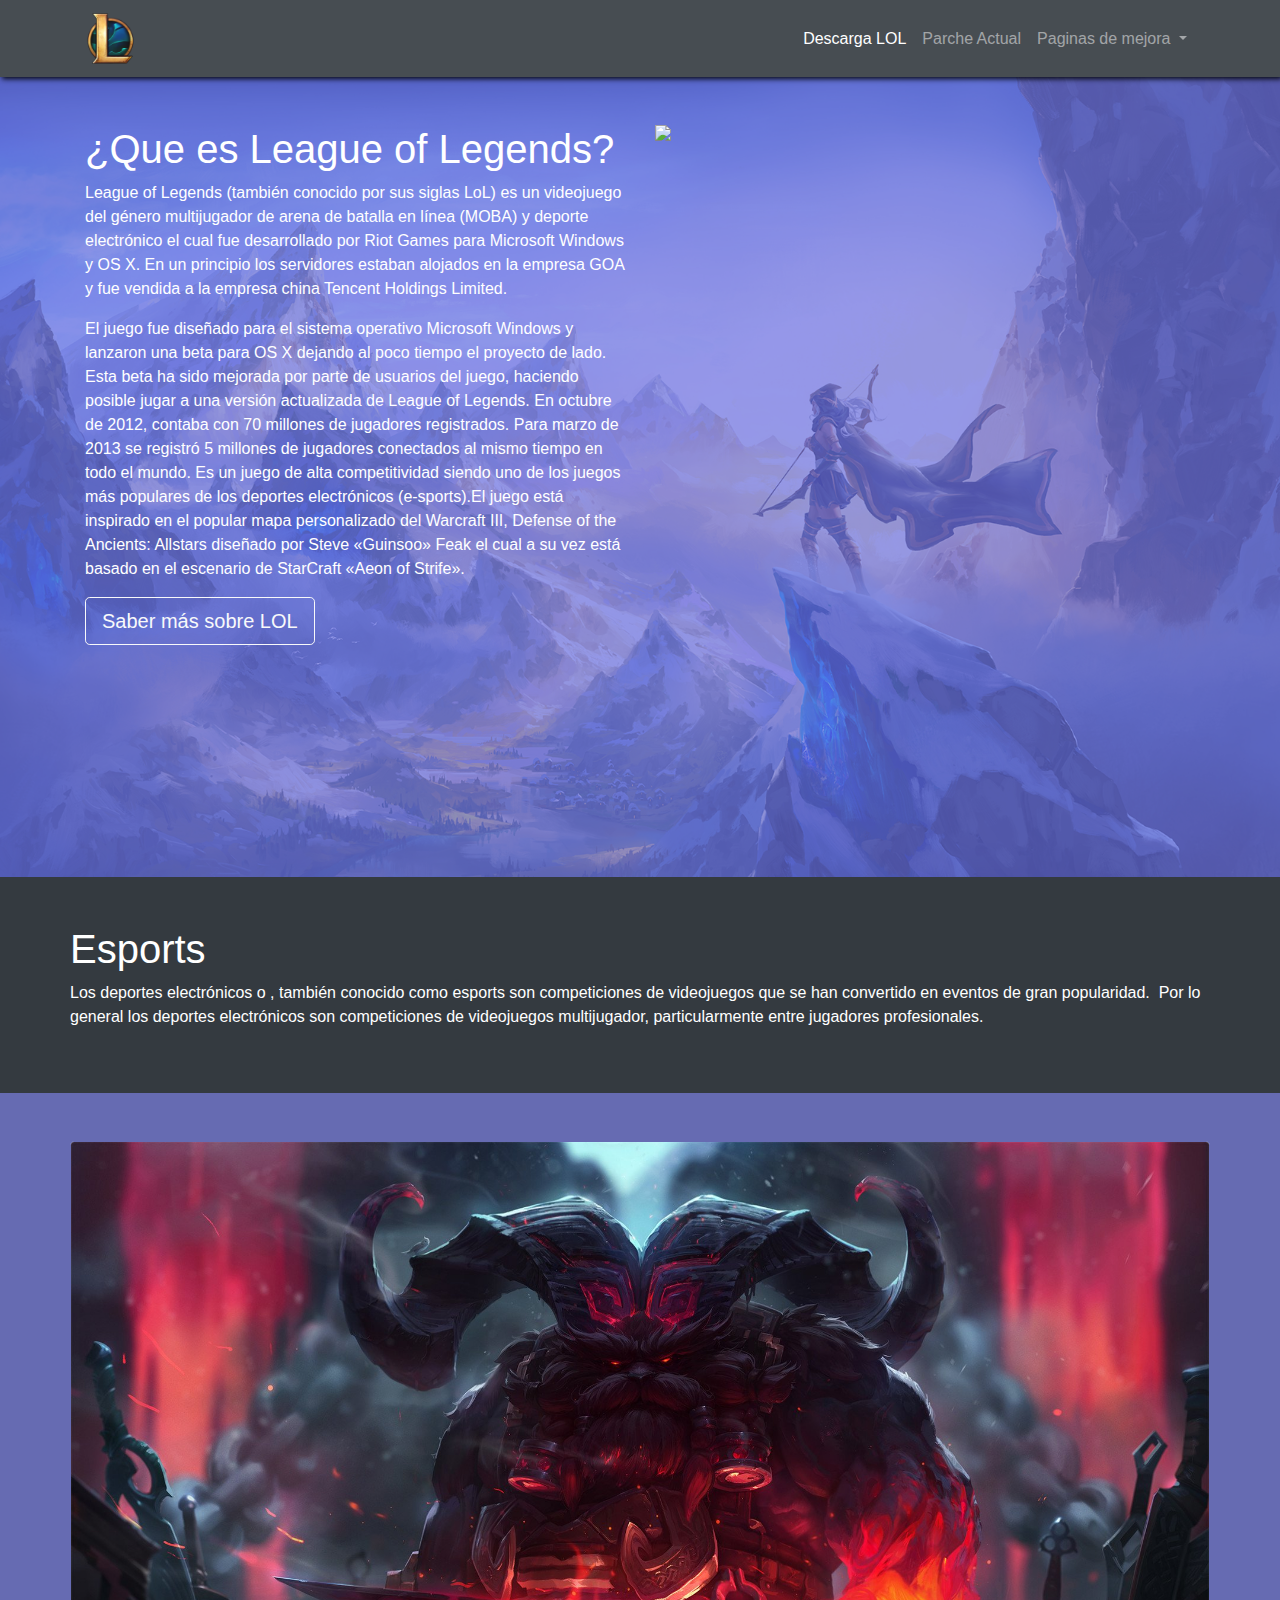
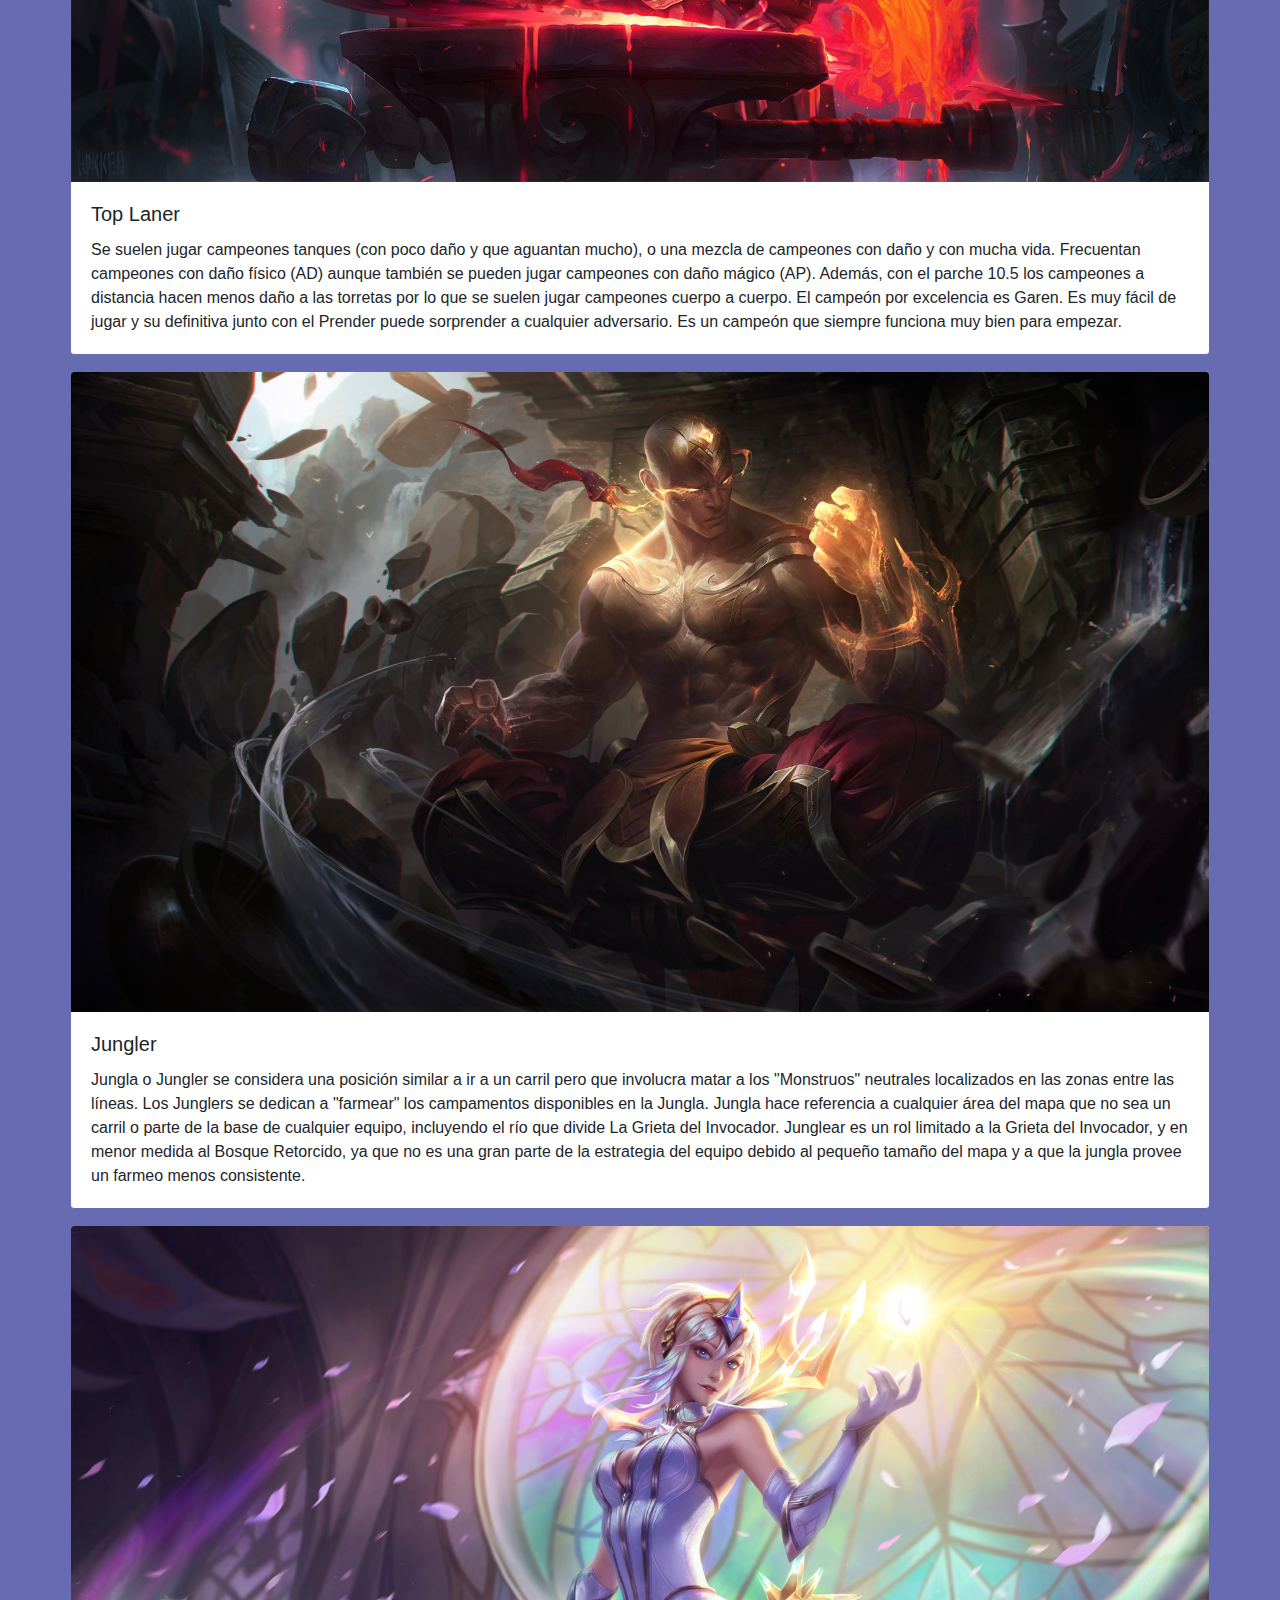
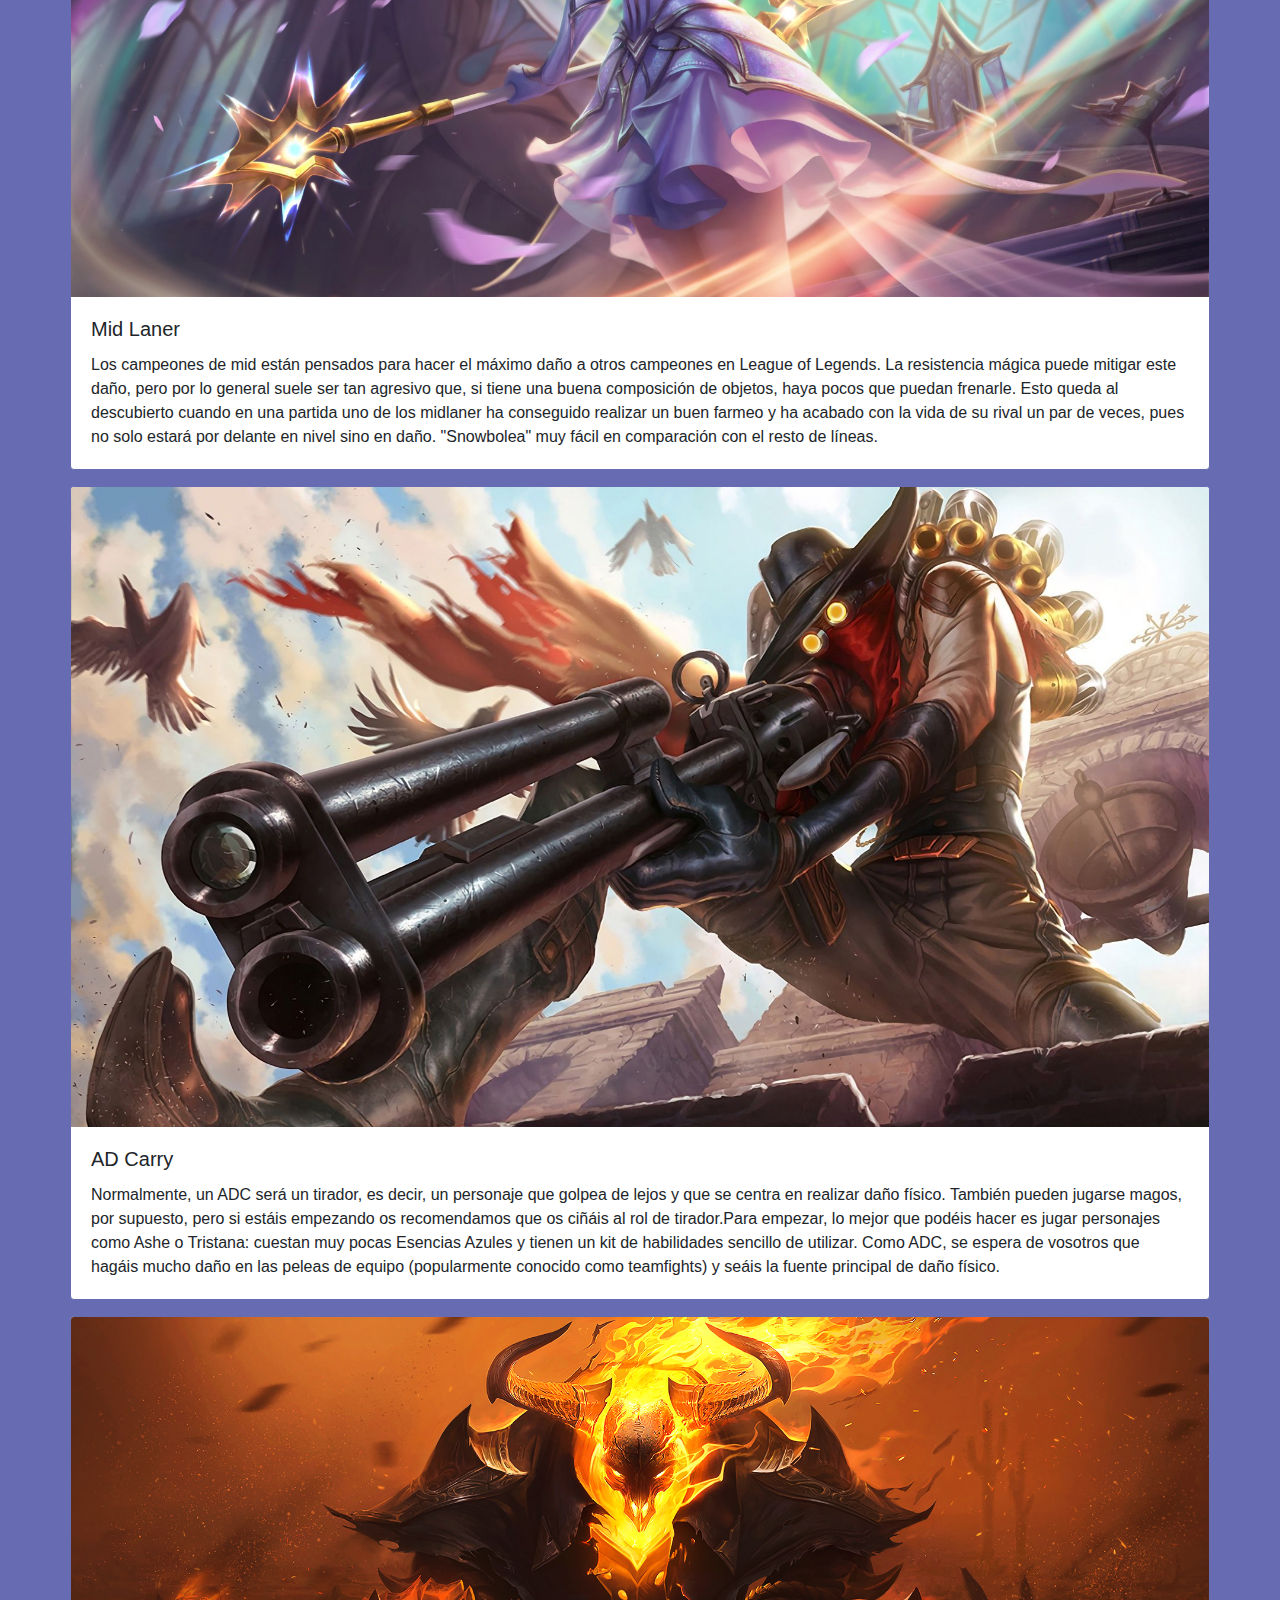
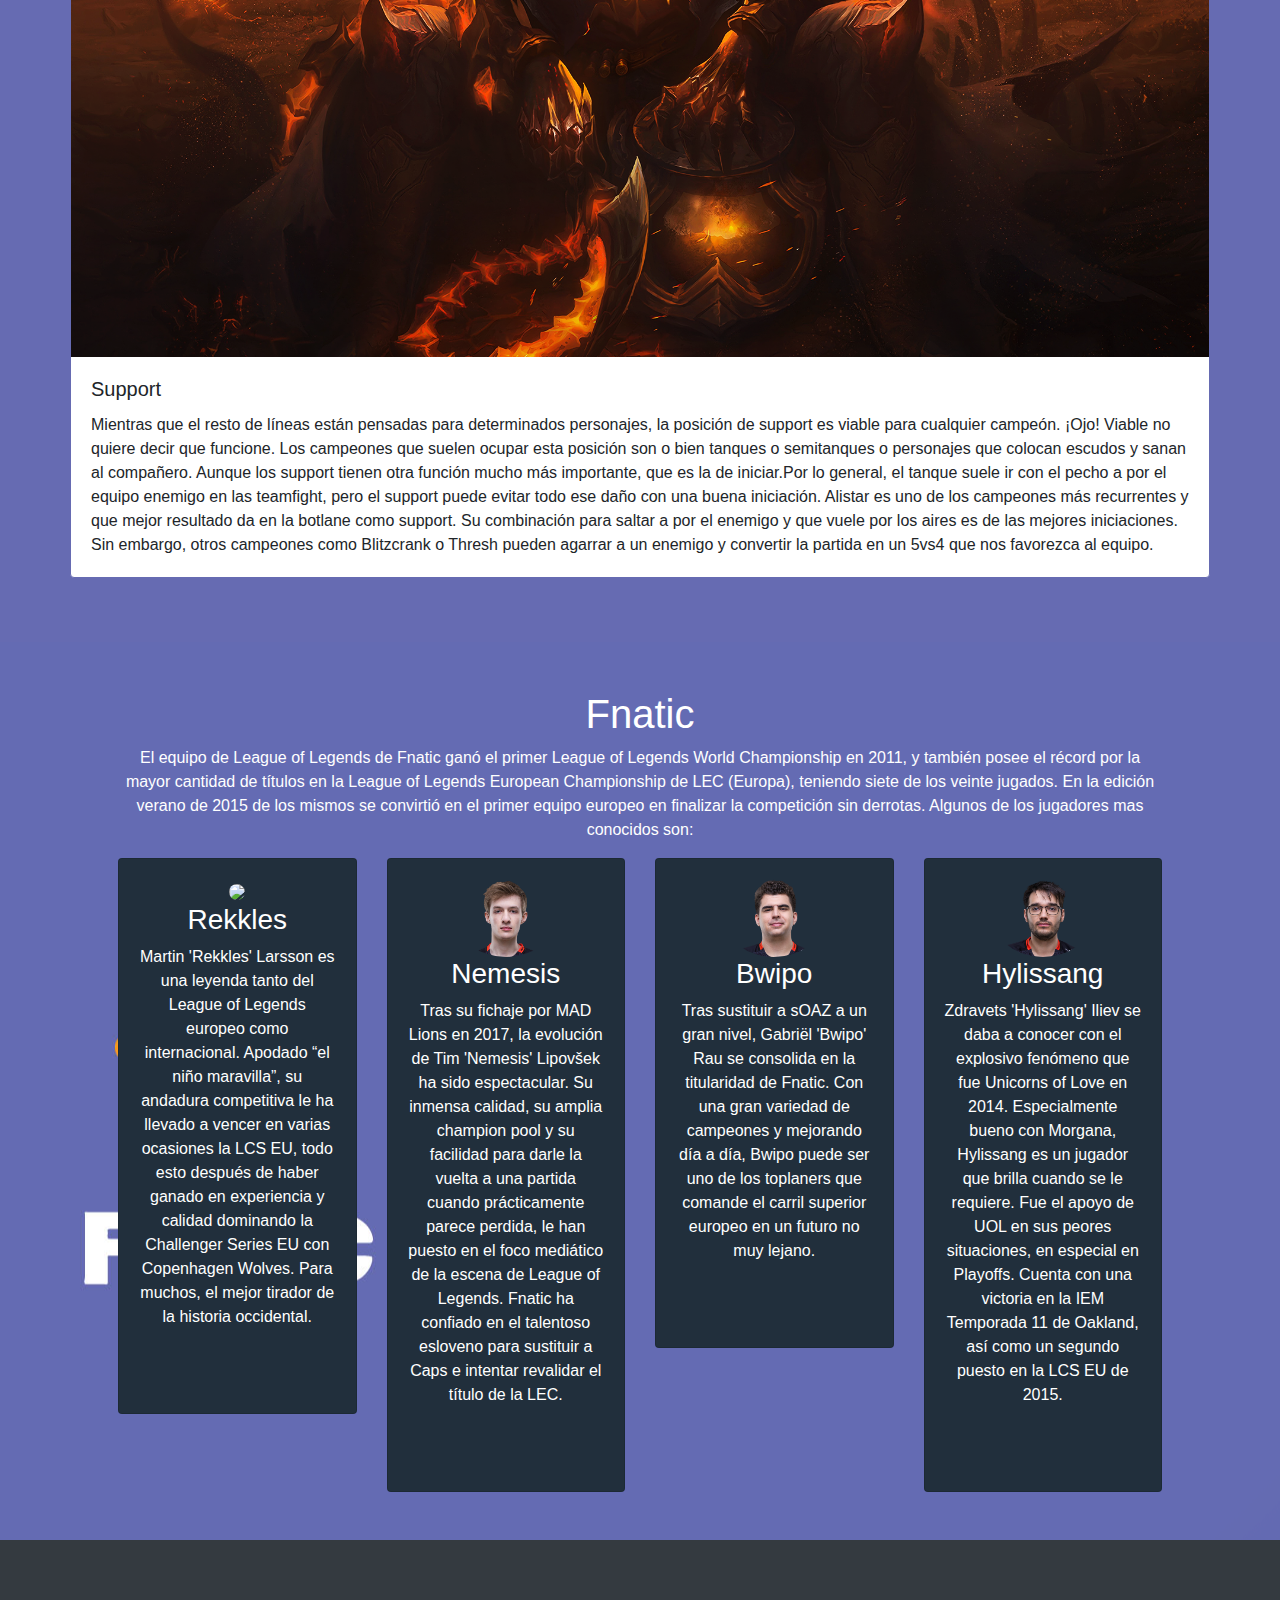
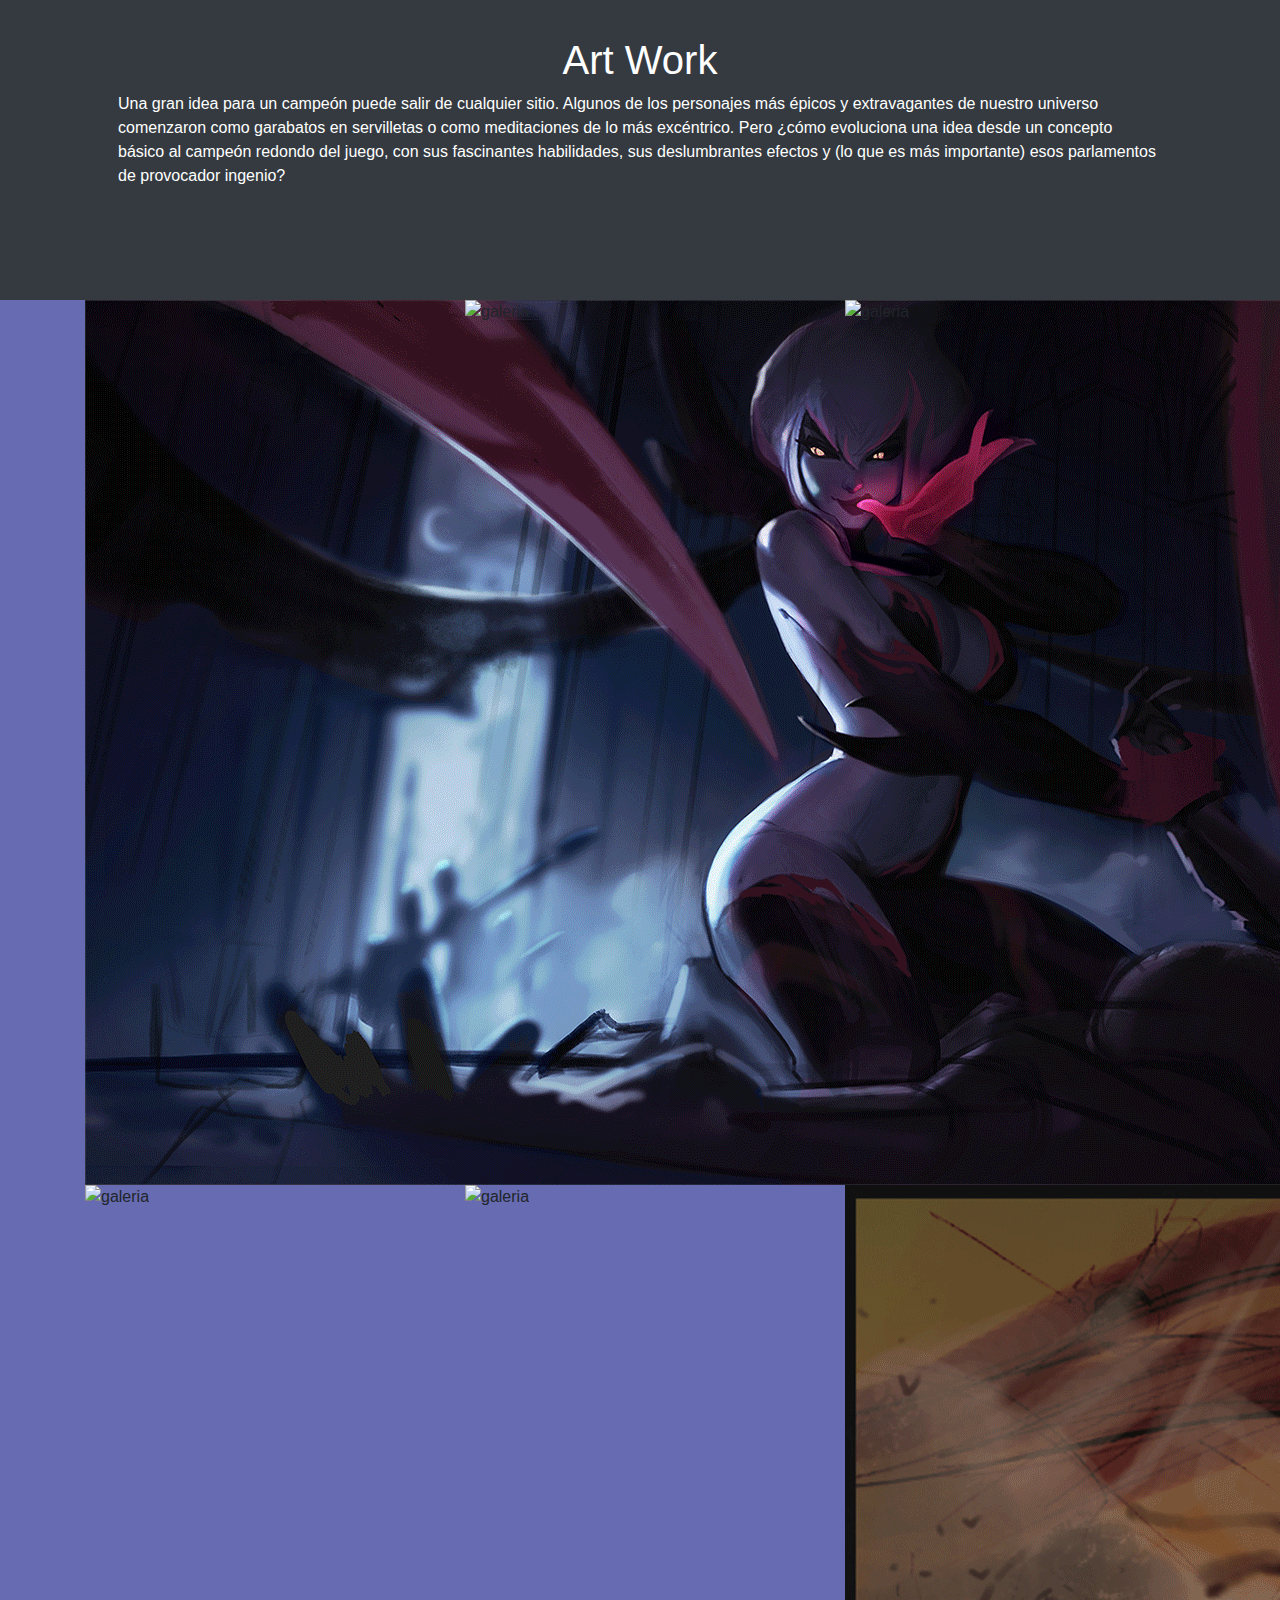
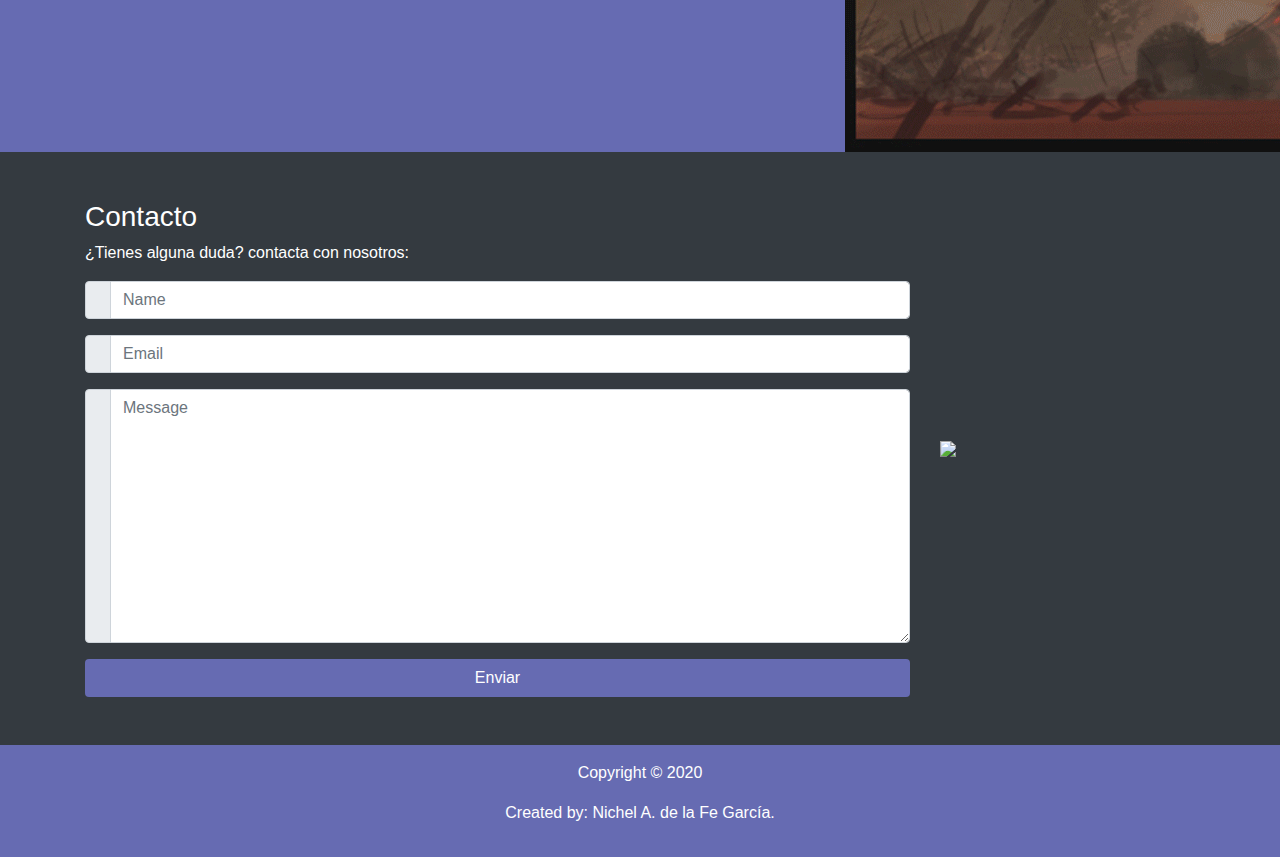
==== index.html @ 8304a259 "web" ====
<!doctype html>
<html lang="en">
  <head>
    <!-- Required meta tags -->
    <meta charset="utf-8">
    <meta name="viewport" content="width=device-width, initial-scale=1, shrink-to-fit=no">

    <!-- Bootstrap CSS -->
    <link rel="stylesheet" href="css/bootstrap.min.css">

    <link rel="stylesheet" href="css/main.CSS">

<link href="https://fonts.googleapis.com/css2?family=Titillium+Web:ital,wght@0,300;0,600;1,400&display=swap" rel="stylesheet">

<link rel="stylesheet" href="https://use.fontawesome.com/releases/v5.0.13/css/all.css" integrity="sha384-DNOHZ68U8hZfKXOrtjWvjxusGo9WQnrNx2sqG0tfsghAvtVlRW3tvkXWZh58N9jp" crossorigin="anonymous">
    <title>Todo sobre LoL</title>
  </head>
  <body >

    <!-- navegacion -->
    <nav class="navbar navbar-expand-lg navbar-dark bg-dark" style="  box-shadow: 2px 2px 5px #000;
      opacity: .9;
      z-index: 1000;">
      <div class="container">
        <a class="navbar-brand" href="#">
        <img src="img/logolol.png" style="width: 20%"> </a>
        <button class="navbar-toggler" type="button" data-toggle="collapse" data-target="#navbarNavDropdown" aria-controls="navbarNavDropdown" aria-expanded="false" aria-label="Toggle navigation">
          <span class="navbar-toggler-icon"></span>
        </button>
        <div class="collapse navbar-collapse" id="navbarNavDropdown">
          <ul class="navbar-nav ml-auto" >
            <li class="nav-item">
              <a class="nav-link text-white" href="https://signup.euw.leagueoflegends.com/es/signup/redownload" target="_blank" >Descarga LOL</a>
            </li>
            <li class="nav-item">

              <a class="nav-link" href="https://euw.leagueoflegends.com/es-es/news/game-updates/notas-de-la-version-10-11/" target="_blank">Parche Actual</a>

            </li>
            <li class="nav-item dropdown">
              <a class="nav-link dropdown-toggle" href="#" id="navbarDropdownMenuLink" data-toggle="dropdown" aria-haspopup="true" aria-expanded="false">
                Paginas de mejora
              </a>
              <div class="dropdown-menu" aria-labelledby="navbarDropdownMenuLink" style="background-color: grey">
                <a class="dropdown-item" href="https://euw.op.gg/l=es" style="color:black" target="_blank">OPGG</a>
                <a class="dropdown-item" href="https://www.leagueofgraphs.com/es/" style="color:black" target="_blank">League Graphs</a>
                <a class="dropdown-item" href="https://u.gg/" style="color: black" target="_blank">U.GG</a>
                <a class="dropdown-item" href="https://app.mobalytics.gg/champions" style="color:black" target="_blank">Mobalytics</a>
              </div>
            </li>
          </ul>
        </div>
      </div>
    </nav>

<!-- cabecera -->
<header class="main-header" style="background: url(img/fondo22.png); background-size: cover; min-height: 800px; position:relative" >
  <div class="background-overlay text-white py-5" style="position: absolute; background-color: rgba(104, 109, 224,.7); top: 0; left: 0; width:100%; height:100%;">
    <div class="container">
      <div class="row">
          <div class="col-md-6 text center justify-content-center align-self-center">
            <h1>¿Que es League of Legends?</h1>
            <p>League of Legends (también conocido por sus siglas LoL) es un videojuego del género multijugador de arena
               de batalla en línea (MOBA) y deporte electrónico el cual fue desarrollado por Riot Games para Microsoft Windows
               y OS X. En un principio los servidores estaban alojados en la empresa GOA y fue vendida a la empresa china
               Tencent Holdings Limited.</p>
               <p>El juego fue diseñado para el sistema operativo Microsoft Windows y lanzaron una beta para OS X dejando al poco tiempo el proyecto de lado.​ Esta beta ha sido mejorada por parte de usuarios del juego, haciendo posible jugar a una versión actualizada de League of Legends.

En octubre de 2012, contaba con 70 millones de jugadores registrados. Para marzo de 2013 se registró 5 millones de jugadores conectados al mismo tiempo en todo el mundo.​ Es un juego de alta competitividad siendo uno de los juegos más populares de los deportes electrónicos (e-sports).​

El juego está inspirado en el popular mapa personalizado del Warcraft III, Defense of the Ancients: Allstars diseñado por Steve «Guinsoo» Feak el cual a su vez está basado en el escenario de StarCraft «Aeon of Strife».</p>


<p>



</p>
               <a href="https://es.wikipedia.org/wiki/League_of_Legends" class="btn btn-outline-light btn-lg ">Saber más sobre LOL</a>
          </div>
          <div class="col-md-6">
            <img src="img/imagenlol.png" alt"imagen" class="im-fluid d-none d-sm-block" style="width:750px ">

            </video>
          </div>
      </div>
    </div>
  </div>
</header>

<section class=" bg-dark text-white py-5" style="background-color:#3F3B44 ; color:white">
<div class="container">
  <div class="row">
<h1 style="position: center"> Esports</h1>
<p>Los deportes electrónicos o , también conocido como esports​​ son competiciones de videojuegos que se han convertido en eventos de gran popularidad. ​ Por lo general los deportes electrónicos son competiciones de videojuegos multijugador, particularmente entre jugadores profesionales.
 </p>
  </div>
</div>
</section>

<section class="py-5" style="background-color: rgba(102, 107, 178,1)" id="prueba" >
  <div class="container">
    <div class="row">
      <div class="card mb-3" style="border-color: #666bb2">
  <img class="card-img-top" src="img/toplaner.jpg" alt="Card image cap">
  <div class="card-body">
    <h5 class="card-title">Top Laner</h5>
    <p class="card-text">Se suelen jugar campeones tanques (con poco daño y que aguantan mucho), o una mezcla de campeones con daño y con mucha vida. Frecuentan campeones con daño físico (AD) aunque también se pueden jugar campeones con daño mágico (AP). Además, con el parche 10.5 los campeones a distancia hacen menos daño a las torretas por lo que se suelen jugar campeones cuerpo a cuerpo.

El campeón por excelencia es Garen. Es muy fácil de jugar y su definitiva junto con el Prender puede sorprender a cualquier adversario. Es un campeón que siempre funciona muy bien para empezar.</p>

  </div>
</div>
<div class="card mb-3" style="border-color: #666bb2">
  <img class="card-img-top" src="img/jungler.png" alt="Card image cap">
  <div class="card-body">
    <h5 class="card-title">Jungler</h5>
    <p class="card-text">Jungla o Jungler se considera una posición similar a ir a un carril pero que involucra matar a los "Monstruos" neutrales localizados en las zonas entre las líneas. Los Junglers se dedican a "farmear" los campamentos disponibles en la Jungla. Jungla hace referencia a cualquier área del mapa que no sea un carril o parte de la base de cualquier equipo, incluyendo el río que divide La Grieta del Invocador.

Junglear es un rol limitado a la Grieta del Invocador, y en menor medida al Bosque Retorcido, ya que no es una gran parte de la estrategia del equipo debido al pequeño tamaño del mapa y a que la jungla provee un farmeo menos consistente.</p>

  </div>
</div>
<div class="card mb-3" style="border-color: #666bb2">
  <img class="card-img-top" src="img/midlaner.png" alt="Card image cap">
  <div class="card-body">
    <h5 class="card-title">Mid Laner</h5>
    <p class="card-text">Los campeones de mid están pensados para hacer el máximo daño a otros campeones en League of Legends. La resistencia mágica puede mitigar este daño, pero por lo general suele ser tan agresivo que, si tiene una buena composición de objetos, haya pocos que puedan frenarle. Esto queda al descubierto cuando en una partida uno de los midlaner ha conseguido realizar un buen farmeo y ha acabado con la vida de su rival un par de veces, pues no solo estará por delante en nivel sino en daño. "Snowbolea" muy fácil en comparación con el resto de líneas.</p>
  </div>
</div>
<div class="card mb-3" style="border-color: #666bb2">
  <img class="card-img-top" src="img/adc.png" alt="Card image cap">
  <div class="card-body">
    <h5 class="card-title">AD Carry</h5>
    <p class="card-text">Normalmente, un ADC será un tirador, es decir, un personaje que golpea de lejos y que se centra en realizar daño físico. También pueden jugarse magos, por supuesto, pero si estáis empezando os recomendamos que os ciñáis al rol de tirador.Para empezar, lo mejor que podéis hacer es jugar personajes como Ashe o Tristana: cuestan muy pocas Esencias Azules y tienen un kit de habilidades sencillo de utilizar. Como ADC, se espera de vosotros que hagáis mucho daño en las peleas de equipo (popularmente conocido como teamfights) y seáis la fuente principal de daño físico.</p>

  </div>
</div>
<div class="card mb-3" style="border-color: #666bb2">
  <img class="card-img-top" src="img/supp.png" alt="Card image cap">
  <div class="card-body">
    <h5 class="card-title">Support</h5>
    <p class="card-text">Mientras que el resto de líneas están pensadas para determinados personajes, la posición de support es viable para cualquier campeón. ¡Ojo! Viable no quiere decir que funcione. Los campeones que suelen ocupar esta posición son o bien tanques o semitanques o personajes que colocan escudos y sanan al compañero. Aunque los support tienen otra función mucho más importante, que es la de iniciar.Por lo general, el tanque suele ir con el pecho a por el equipo enemigo en las teamfight, pero el support puede evitar todo ese daño con una buena iniciación. Alistar es uno de los campeones más recurrentes y que mejor resultado da en la botlane como support. Su combinación para saltar a por el enemigo y que vuele por los aires es de las mejores iniciaciones. Sin embargo, otros campeones como Blitzcrank o Thresh pueden agarrar a un enemigo y convertir la partida en un 5vs4 que nos favorezca al equipo.</p>






  </div>
</div>
    </div>
  </div>

  </section>
  <!-- TEAM -->
  <section class="text-center team" style="background: url(img/fnatic.png)">
    <div class="container p-5">
      <h1 class="text-center text-white">Fnatic</h1>
      <p class="text-white">
        El equipo de League of Legends de Fnatic ganó el primer League of Legends World Championship en 2011, y también posee el récord por la mayor cantidad de títulos en la League of Legends European Championship de LEC (Europa), teniendo siete de los veinte jugados. En la edición verano de 2015 de los mismos se convirtió en el primer equipo europeo en finalizar la competición sin derrotas. Algunos de los jugadores mas conocidos son:
      </p>
      <div class="row" >
        <!-- USER TEAM -->
        <div class="col">
          <div class="card" style="background-color: #212F3C" >
            <div class="card-body">
              <img src="img/rekkles.png" class="img-fluid rounded-circle w-50">
              <h3 class="text-white">Rekkles</h3>
              <p class="text-white">
                Martin 'Rekkles' Larsson es una leyenda tanto del League of Legends europeo como internacional. Apodado “el niño maravilla”, su andadura competitiva le ha llevado a vencer en varias ocasiones la LCS EU, todo esto después de haber ganado en experiencia y calidad dominando la Challenger Series EU con Copenhagen Wolves. Para muchos, el mejor tirador de la historia occidental.


              </p>
              <div class="d-flex flex-row justify-content-center">
                <div class="p-4">
                  <a href="https://www.facebook.com/Rekkles1" target="_blank"><i class="fab fa-facebook-f" style="color: white"></i></a>
                </div>
                <div class="p-4">
                  <a href="https://twitter.com/Rekkleslol" target="_blank"><i class="fab fa-twitter" style="color: white"></i></a>
                </div>
                <div class="p-4">
                  <a href="https://www.instagram.com/fnaticrekkleslol/?hl=es" target="_blank"><i class="fab fa-instagram" style="color: white"></i></a>
                </div>
              </div>
            </div>
          </div>
        </div>

        <div class="col">
          <div class="card" style="background-color: #212F3C">
            <div class="card-body">
              <img src="img/nemesis.png" class="img-fluid rounded-circle w-50">
              <h3 class="text-white">Nemesis</h3>
              <p class="text-white">
                Tras su fichaje por MAD Lions en 2017, la evolución de Tim 'Nemesis' Lipovšek ha sido espectacular. Su inmensa calidad, su amplia champion pool y su facilidad para darle la vuelta a una partida cuando prácticamente parece perdida, le han puesto en el foco mediático de la escena de League of Legends.

  Fnatic ha confiado en el talentoso esloveno para sustituir a Caps e intentar revalidar el título de la LEC.
              </p>
              <div class="d-flex flex-row justify-content-center">
                <div class="p-4">
                  <a href="#"><i class="fab fa-facebook-f" style="color: white"></i></a>
                </div>
                <div class="p-4">
                  <a href="https://twitter.com/nemesis_lol" target="_blank"><i class="fab fa-twitter" style="color: white"></i></a>
                </div>
                <div class="p-4">
                  <a href="https://www.instagram.com/lol_nemesis/" target="_blank"><i class="fab fa-instagram" style="color: white"></i></a>
                </div>
              </div>
            </div>
          </div>
        </div>
        <div class="col">
          <div class="card" style="background-color: #212F3C">
            <div class="card-body">
              <img src="img/bwipo.png" class="img-fluid rounded-circle w-50">
              <h3 class="text-white">Bwipo</h3>
              <p class="text-white">
                Tras sustituir a sOAZ a un gran nivel, Gabriël 'Bwipo' Rau se consolida en la titularidad de Fnatic. Con una gran variedad de campeones y mejorando día a día, Bwipo puede ser uno de los toplaners que comande el carril superior europeo en un futuro no muy lejano.
              </p>
              <div class="d-flex flex-row justify-content-center">
                <div class="p-4">
                  <a href="#"><i class="fab fa-facebook-f" style="color: white" target="_blank"></i></a>
                </div>
                <div class="p-4">
                  <a href="https://twitter.com/Bwipo"><i class="fab fa-twitter" style="color: white" target="_blank"></i></a>
                </div>
                <div class="p-4">
                  <a href="https://www.instagram.com/bwipolol/"><i class="fab fa-instagram" style="color: white" target="_blank"></i></a>
                </div>
              </div>
            </div>
          </div>
        </div>

        <div class="col">
          <div class="card" style="background-color: #212F3C">
            <div class="card-body">
              <img src="img/hylissang.png" class="img-fluid rounded-circle w-50">
              <h3 class="text-white">Hylissang</h3>
              <p class="text-white">
                Zdravets 'Hylissang' Iliev se daba a conocer con el explosivo fenómeno que fue Unicorns of Love en 2014. Especialmente bueno con Morgana, Hylissang es un jugador que brilla cuando se le requiere. Fue el apoyo de UOL en sus peores situaciones, en especial en Playoffs. Cuenta con una victoria en la IEM Temporada 11 de Oakland, así como un segundo puesto en la LCS EU de 2015.
              </p>
              <div class="d-flex flex-row justify-content-center">
                <div class="p-4">
                  <a href="https://www.facebook.com/Hylissang"><i class="fab fa-facebook-f" style="color: white" target="_blank"></i></a>
                </div>
                <div class="p-4">
                  <a href="https://twitter.com/FNCHylissang"><i class="fab fa-twitter" style="color: white" target="_blank"></i></a>
                </div>
                <div class="p-4">
                  <a href="https://www.instagram.com/fnatic.hylissang/"><i class="fab fa-instagram" style="color: white" target="_blank"></i></a>
                </div>
              </div>
            </div>
          </div>
        </div>

      </div>
    </div>
  </section>

<section class="bg-dark py-5 text-white" style="background-color: #666bb2">
  <div class="container p-5">
    <h1 class="text-center text-white">Art Work</h1>
    <p class="text-white">
Una gran idea para un campeón puede salir de cualquier sitio. Algunos de los personajes más épicos y extravagantes de nuestro universo comenzaron como garabatos en servilletas o como meditaciones de lo más excéntrico. Pero ¿cómo evoluciona una idea desde un concepto básico al campeón redondo del juego, con sus fascinantes habilidades, sus deslumbrantes efectos y (lo que es más importante) esos parlamentos de provocador ingenio?
      </p>
    
</section >
<div class="row" style="background-color: #666bb2">
<section id="galeria" class="container" style="background-color:#666bb2">
  <div class="row">
    <div class="col-lg-4 col-md-6 col-sm-12">
      <img src="img/eve.gif" alt="galeria">
      </div>
      <div class="col-lg-4 col-md-6 col-sm-12">
        <img src="img/yori.gif" alt="galeria">
        </div>
        <div class="col-lg-4 col-md-6 col-sm-12">
          <img src="img/irelia.gif" alt="galeria">
          </div>
          <div class="col-lg-4 col-md-6 col-sm-12">
            <img src="img/senna.gif" alt="galeria">
            </div>
            <div class="col-lg-4 col-md-6 col-sm-12">
              <img src="img/pant.gif" alt="galeria">
              </div>
              <div class="col-lg-4 col-md-6 col-sm-12">
                <img src="img/atrox.gif" alt="galeria">
                </div>

    </div>
  </div>
</section>




  <section class="bg-dark py-5 text-white" >
    <div class="container">
      <div class="row">
        <div class="col-lg-9">
          <h3>Contacto</h3>
          <p>
            ¿Tienes alguna duda? contacta con nosotros:
          </p>
          <form action="">
            <div class="input-group mb-3">
              <div class="input-group-prepend">
                <i class="fas fa-user input-group-text"></i>
              </div>
              <input type="text" class="form-control" placeholder="Name" aria-label="Username" aria-describedby="basic-addon1">
            </div>
            <div class="input-group mb-3">
              <div class="input-group-prepend">
                <i class="fas fa-envelope input-group-text"></i>
              </div>
              <input type="text" class="form-control" placeholder="Email" aria-label="Username" aria-describedby="basic-addon1">
            </div>
            <div class="input-group mb-3">
              <div class="input-group-prepend">
                <i class="fas fa-pencil-alt input-group-text"></i>
              </div>
              <textarea name="" cols="30" rows="10" placeholder="Message" class="form-control"></textarea>
            </div>
            <button type="submit" class="btn btn-block text-white" style="background-color: #666bb2">Enviar</button>
          </form>
        </div>
        <div class="col-lg-3 align-self-center">
          <img src="img/imagenlol.png" style="width: 600px">
        </div>
      </div>
    </div>
  </section>

  <footer class="" style="background-color: #666bb2">
    <div class="container p-3 ">
      <div class="row text-center text-white">
        <div class="col ml-auto">
          <p>Copyright &copy; 2020</p>
          <p>Created by: Nichel A. de la Fe García.</p>
        </div>
      </div>
    </div>
  </footer>


    <!-- Optional JavaScript -->
    <!-- jQuery first, then Popper.js, then Bootstrap JS -->
    <script src="https://code.jquery.com/jquery-3.2.1.slim.min.js" integrity="sha384-KJ3o2DKtIkvYIK3UENzmM7KCkRr/rE9/Qpg6aAZGJwFDMVNA/GpGFF93hXpG5KkN" crossorigin="anonymous"></script>
    <script src="https://cdnjs.cloudflare.com/ajax/libs/popper.js/1.12.9/umd/popper.min.js" integrity="sha384-ApNbgh9B+Y1QKtv3Rn7W3mgPxhU9K/ScQsAP7hUibX39j7fakFPskvXusvfa0b4Q" crossorigin="anonymous"></script>
    <script src="js/bootstrap.min.js"</script>
    <script src="http://code.jquery.com/jquaery-latest.js"></script>
  </body>

</html>
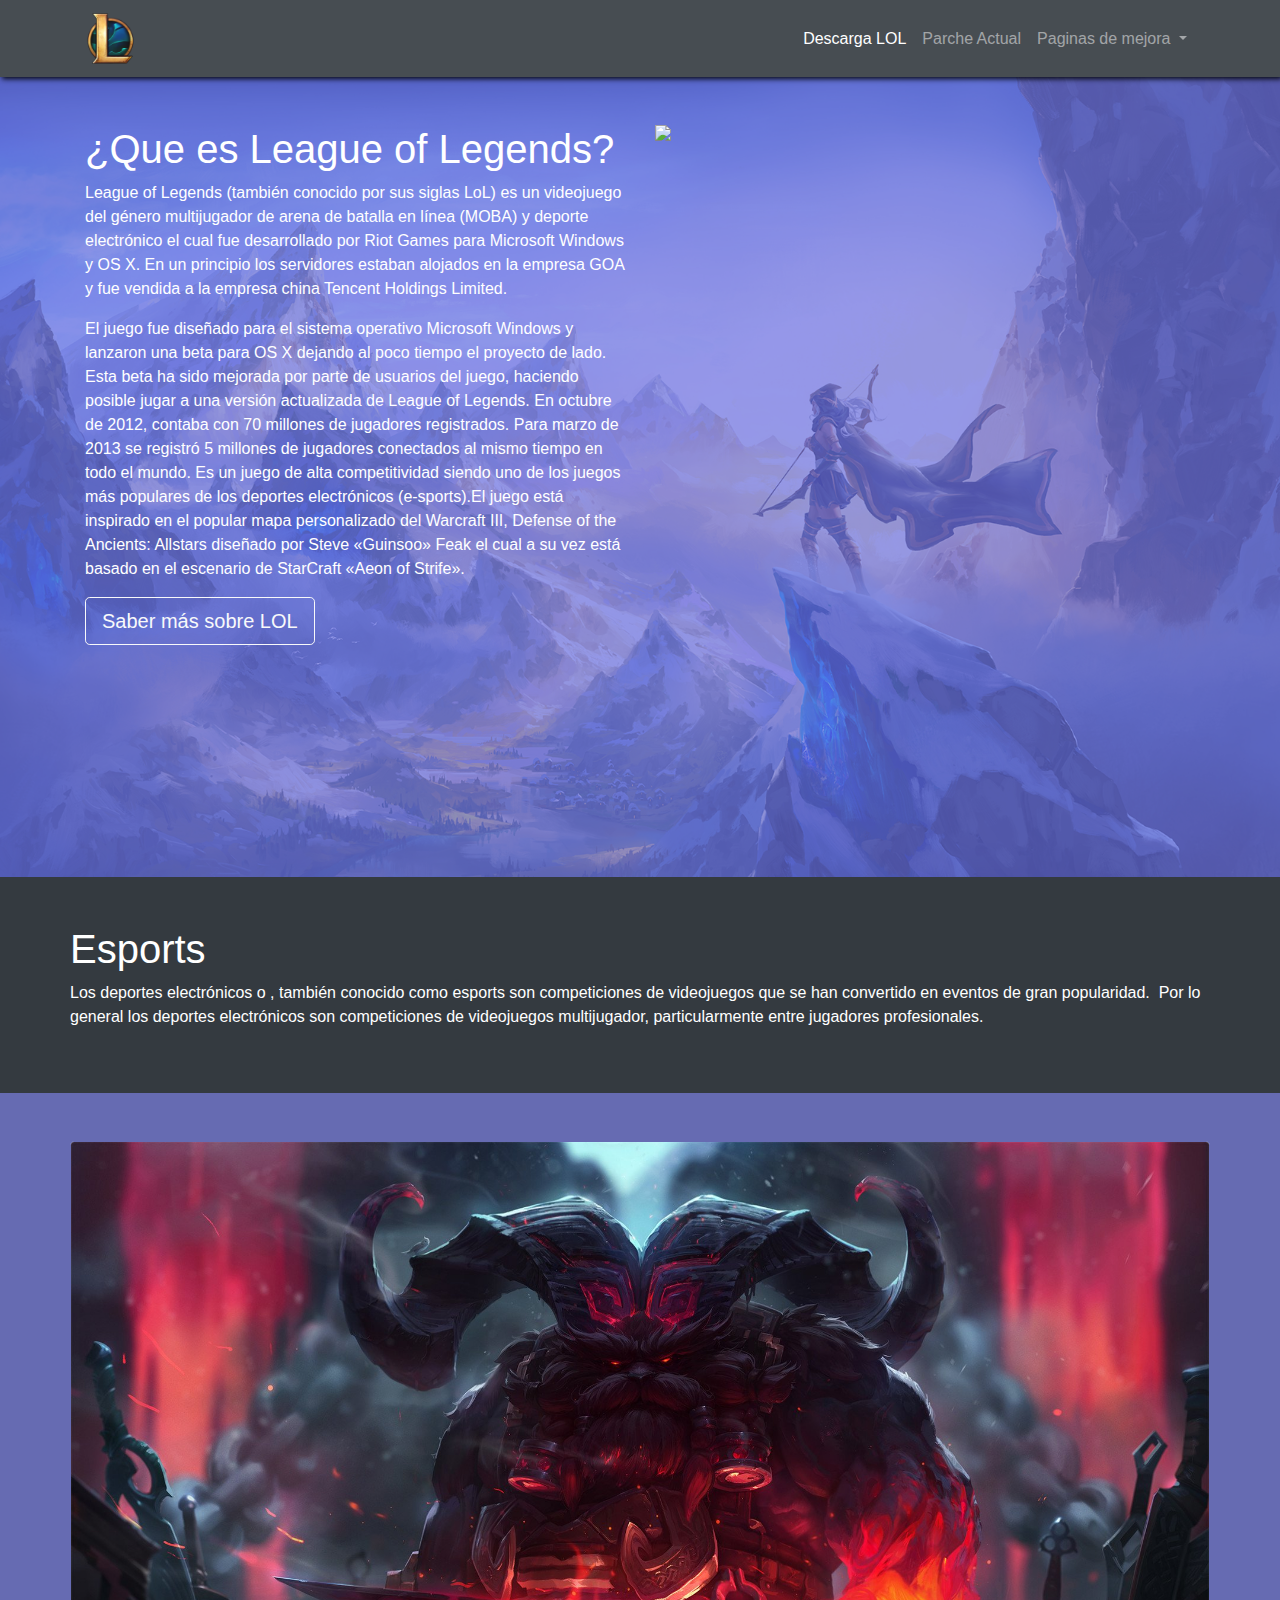
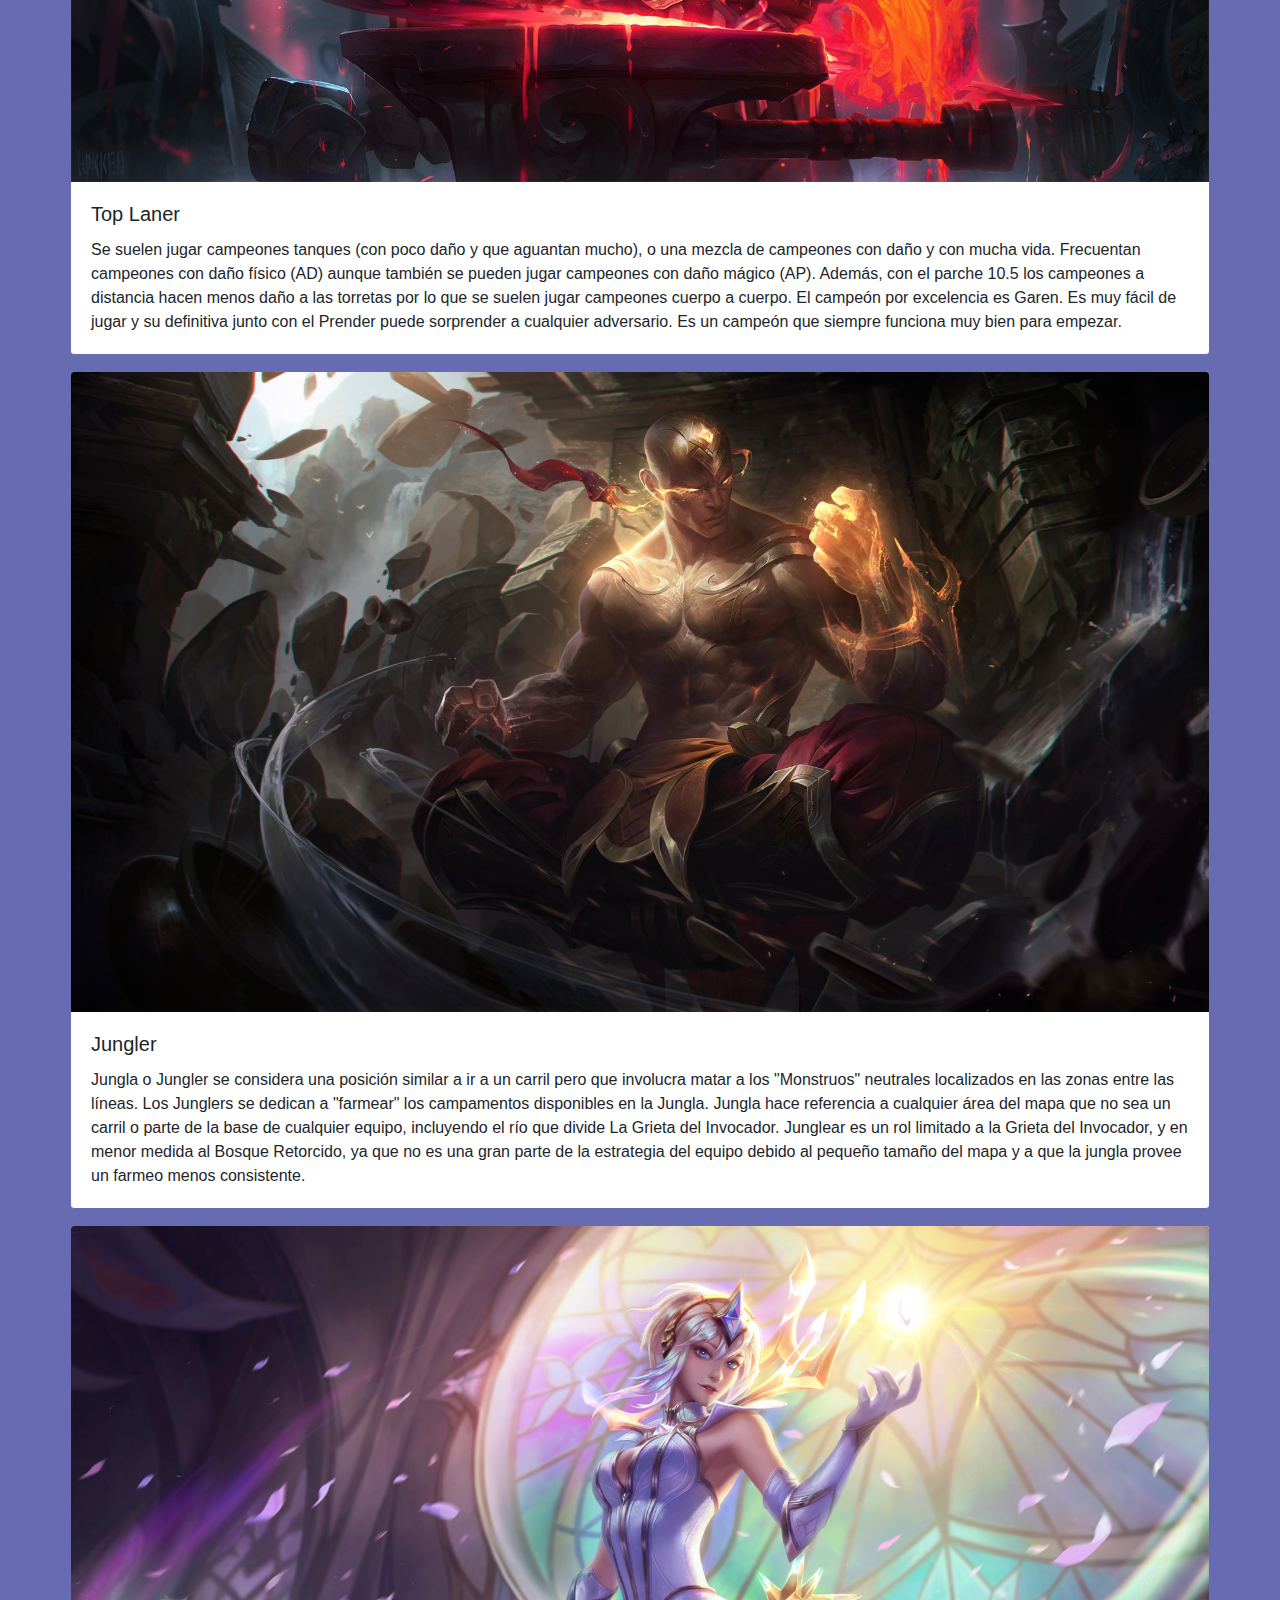
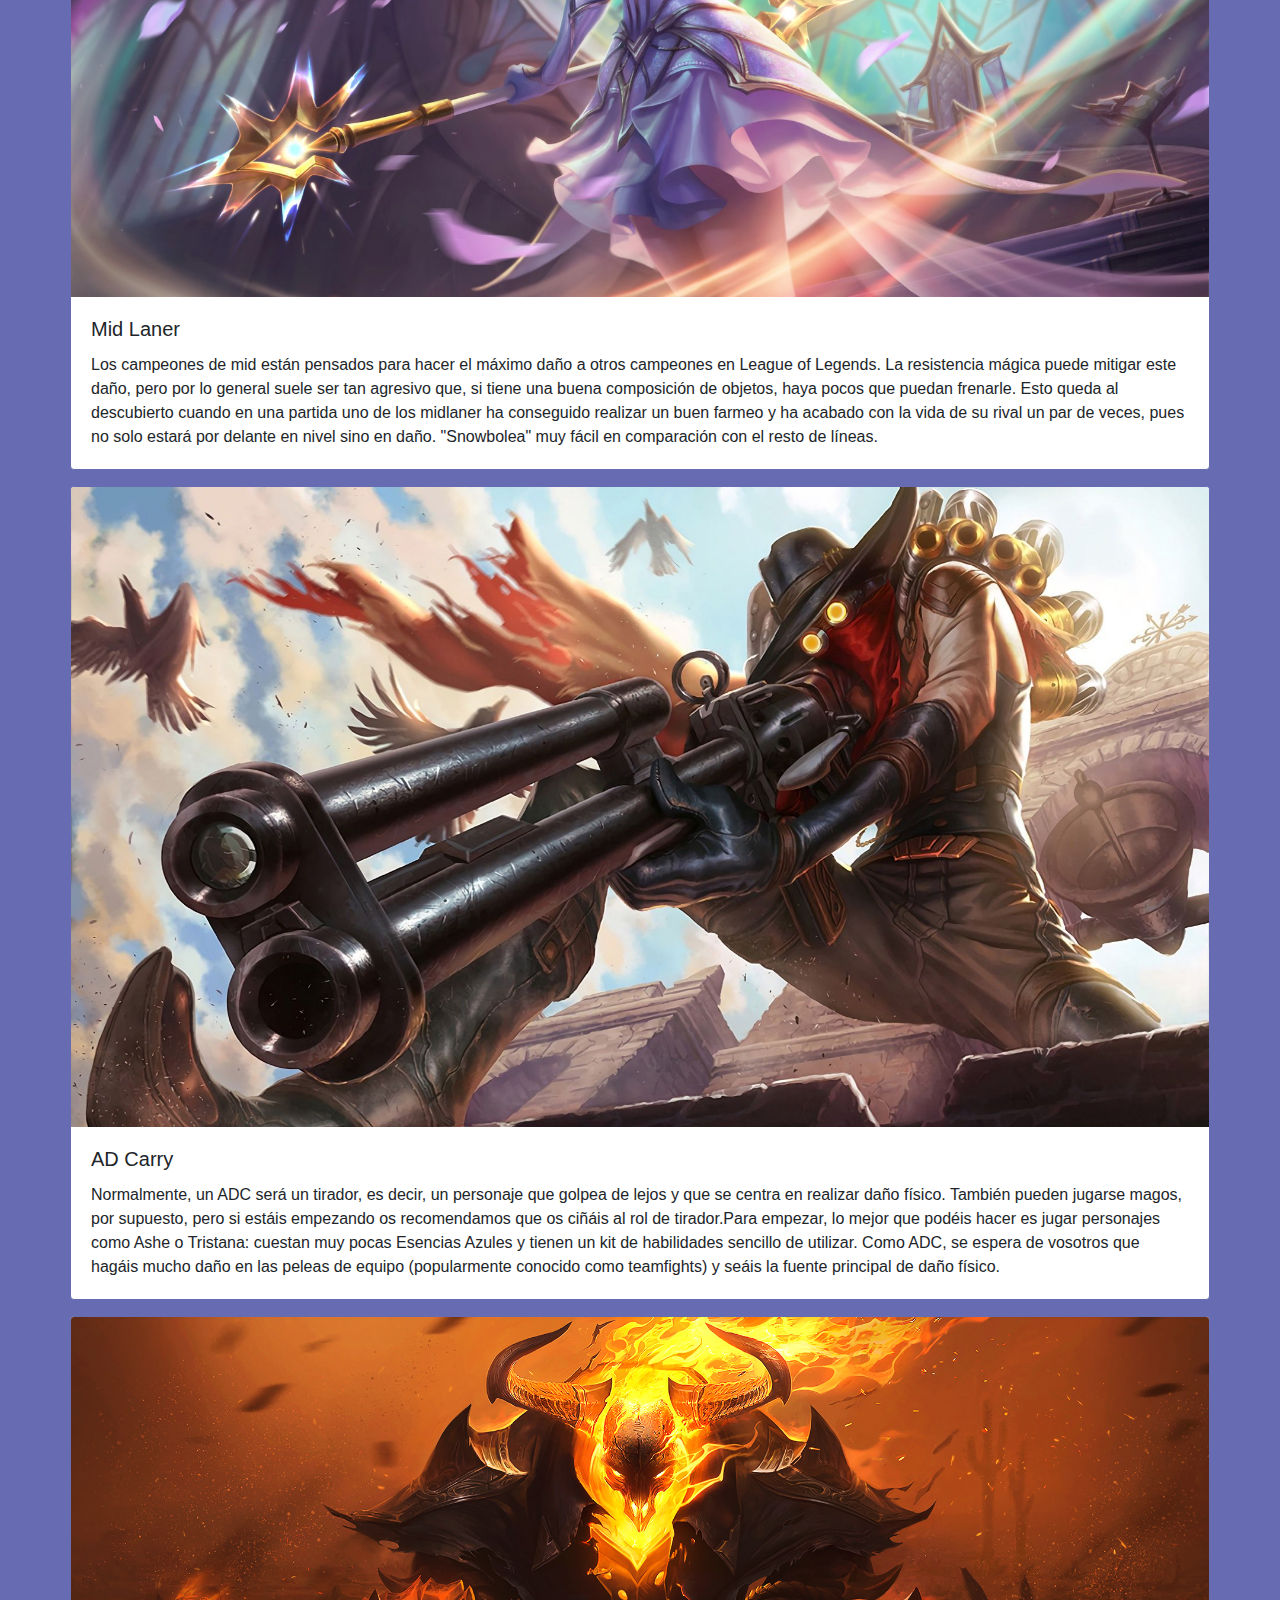
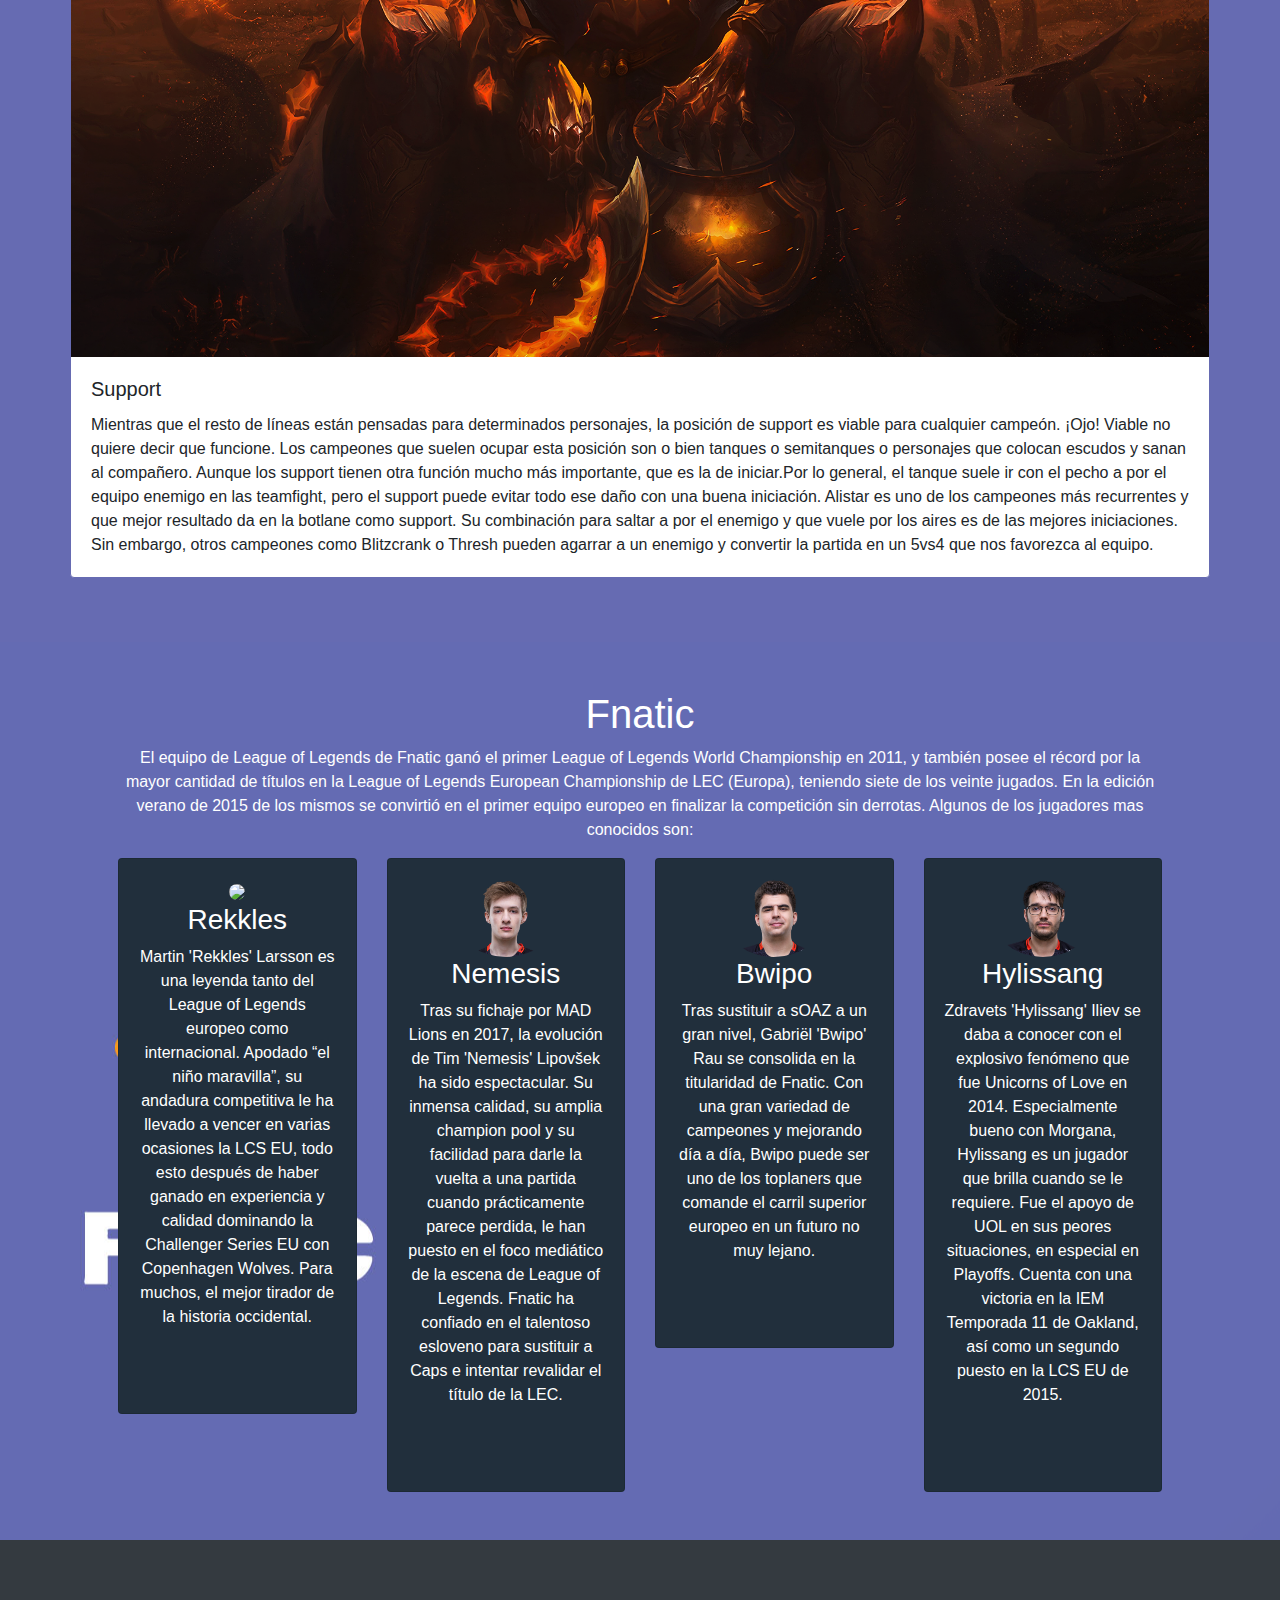
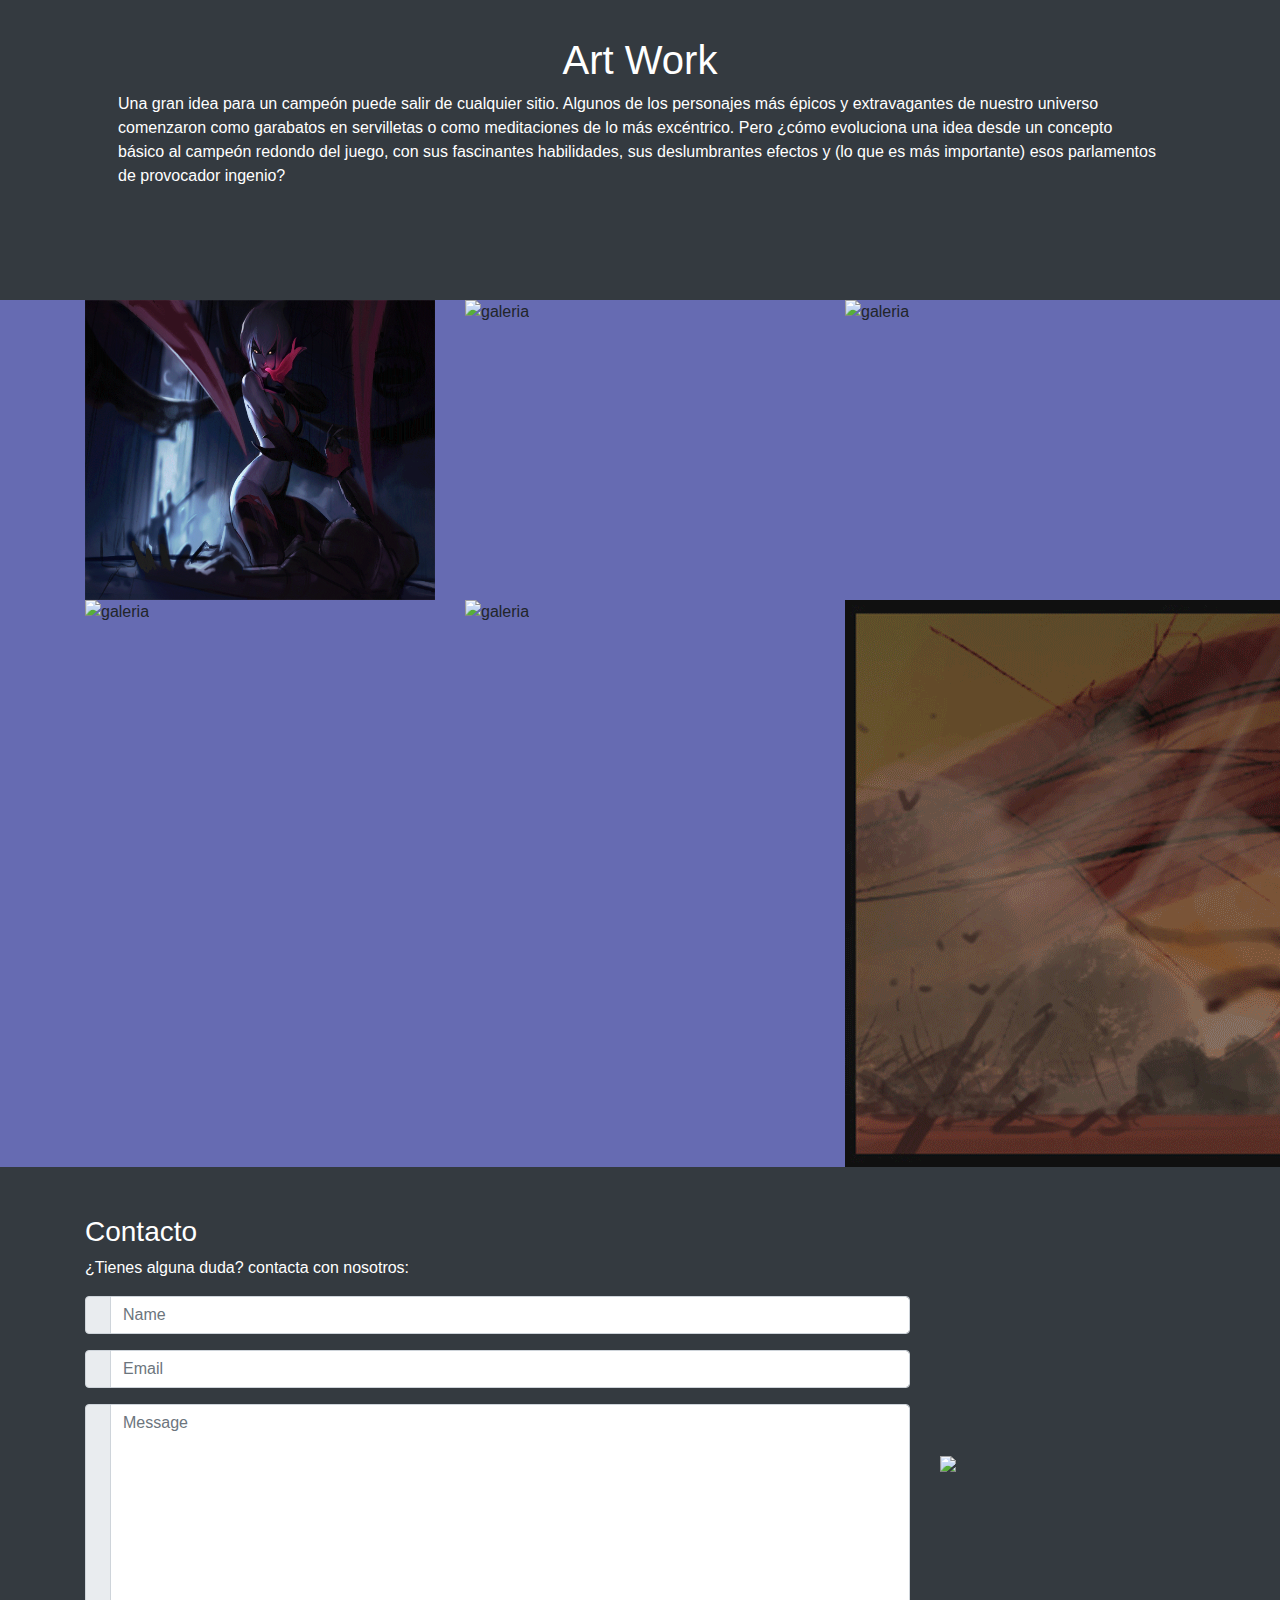
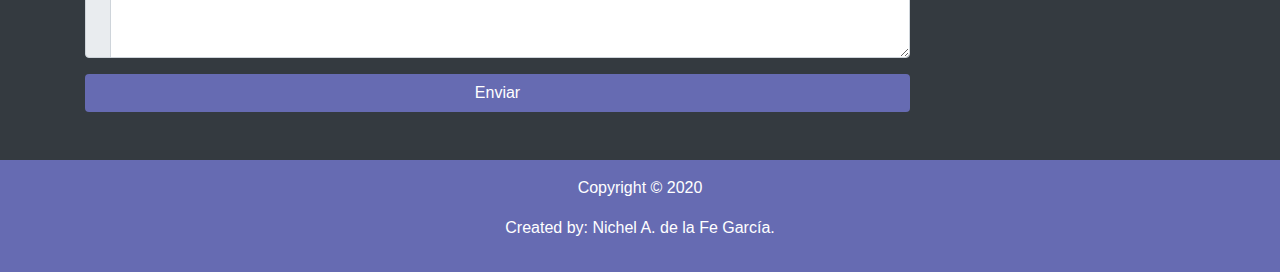
==== commit 84470e52: "Update index.html" ====
--- a/index.html
+++ b/index.html
@@ -273,7 +273,7 @@
 <section id="galeria" class="container" style="background-color:#666bb2">
   <div class="row">
     <div class="col-lg-4 col-md-6 col-sm-12">
-      <img src="img/eve.gif" alt="galeria">
+      <img src="img/eve.gif" alt="galeria" style="width:100%; height:300px">
       </div>
       <div class="col-lg-4 col-md-6 col-sm-12">
         <img src="img/yori.gif" alt="galeria">
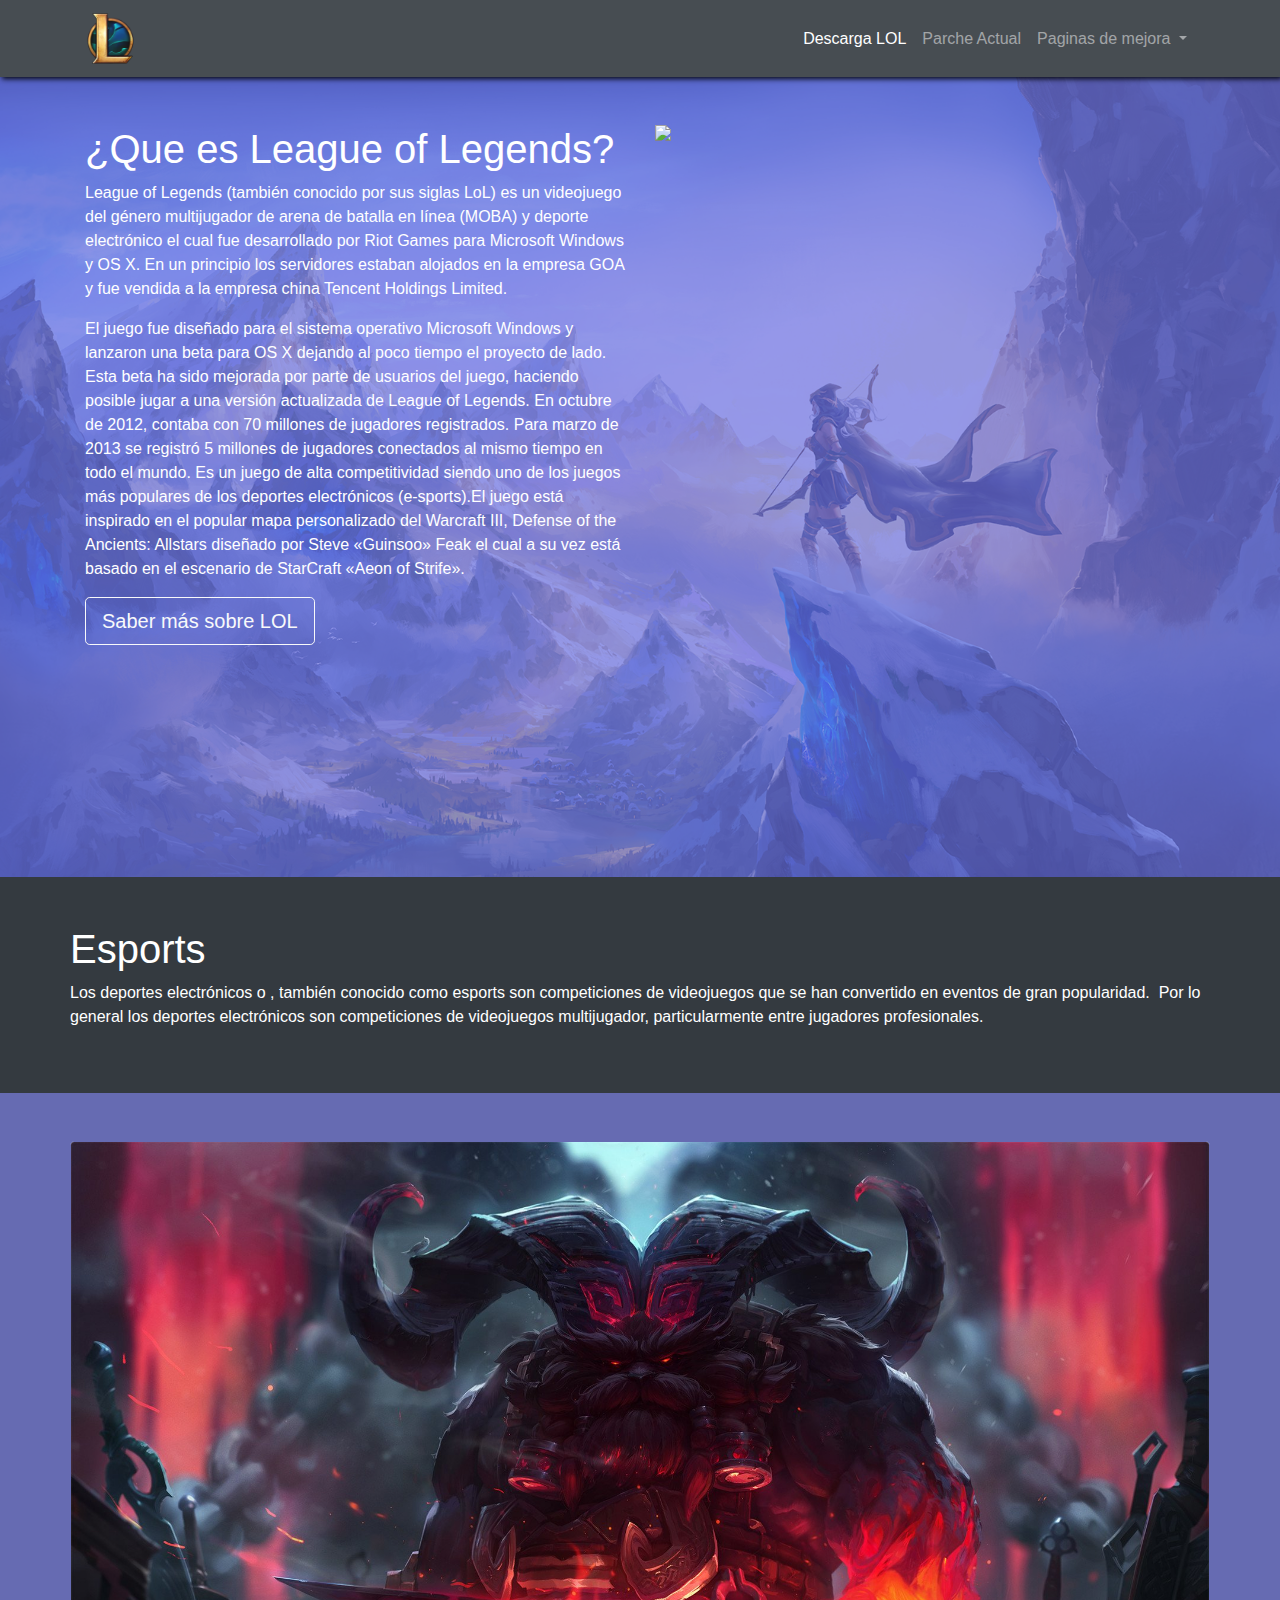
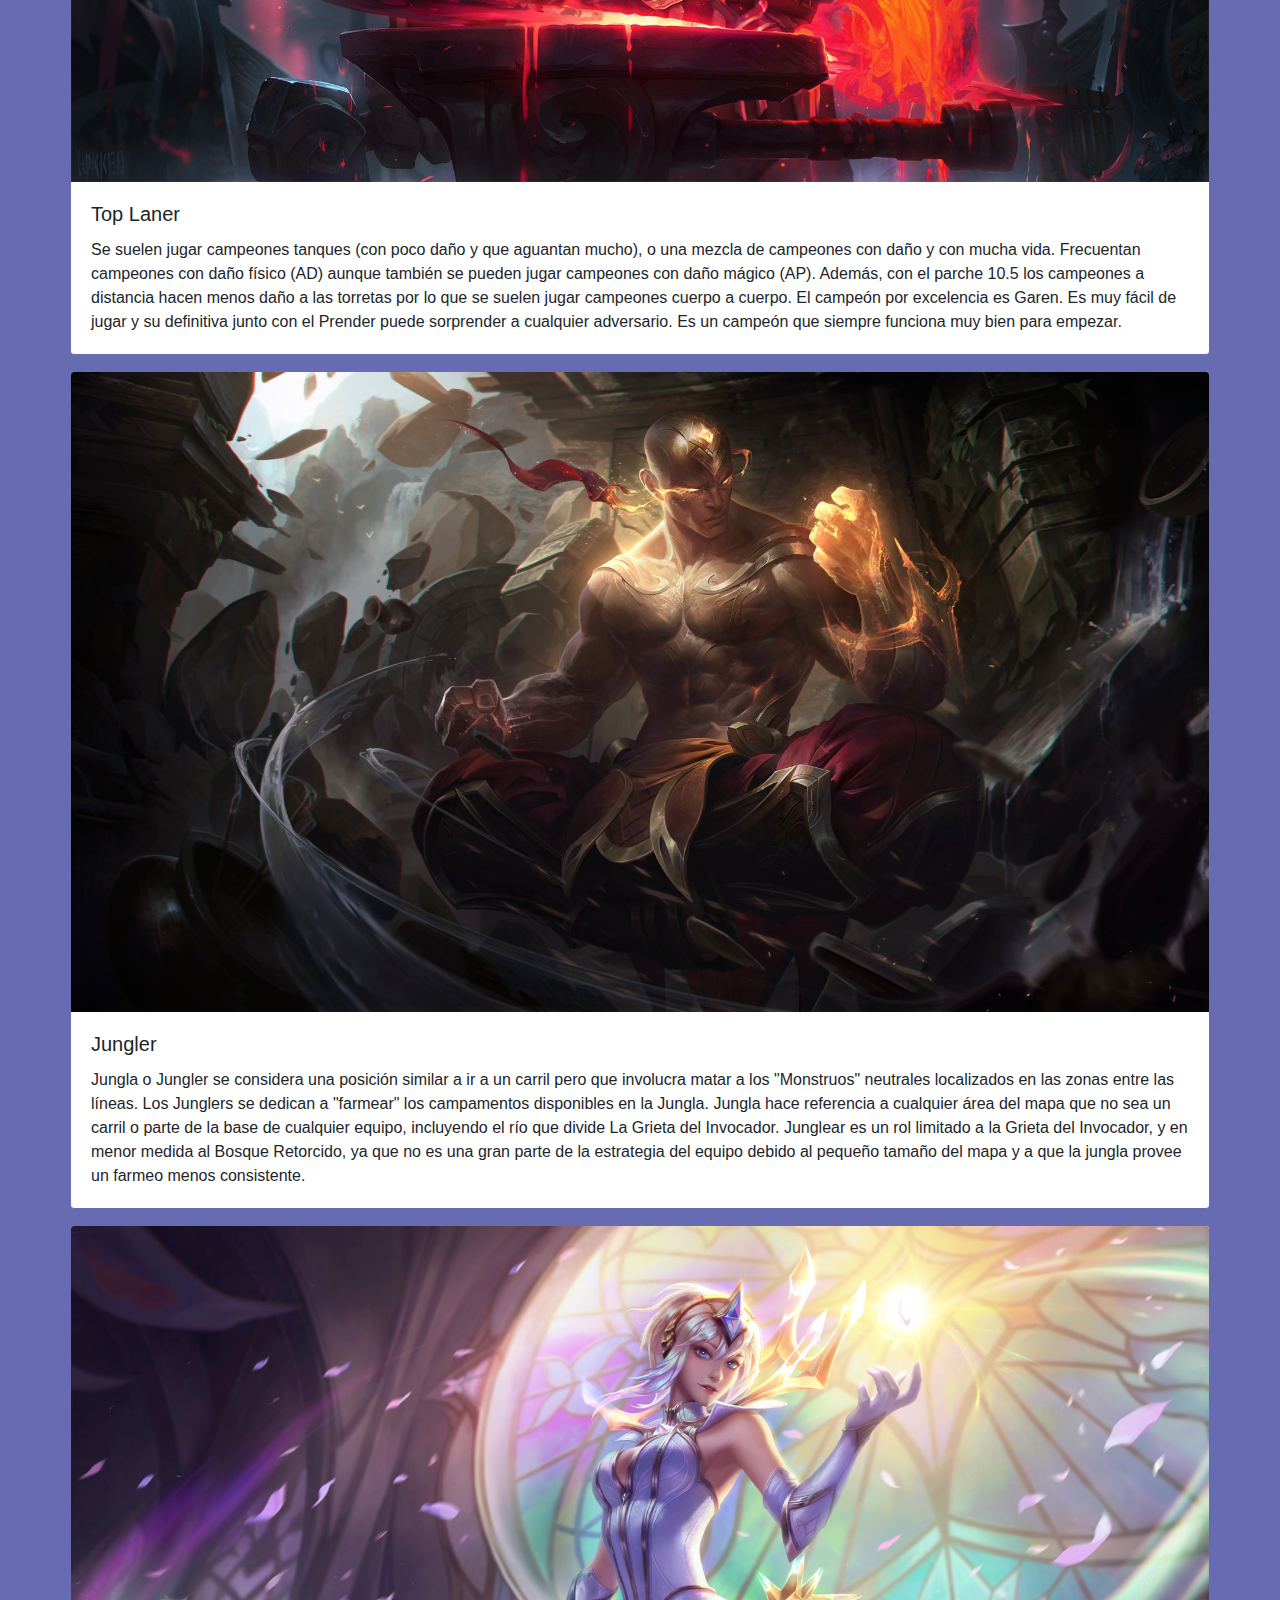
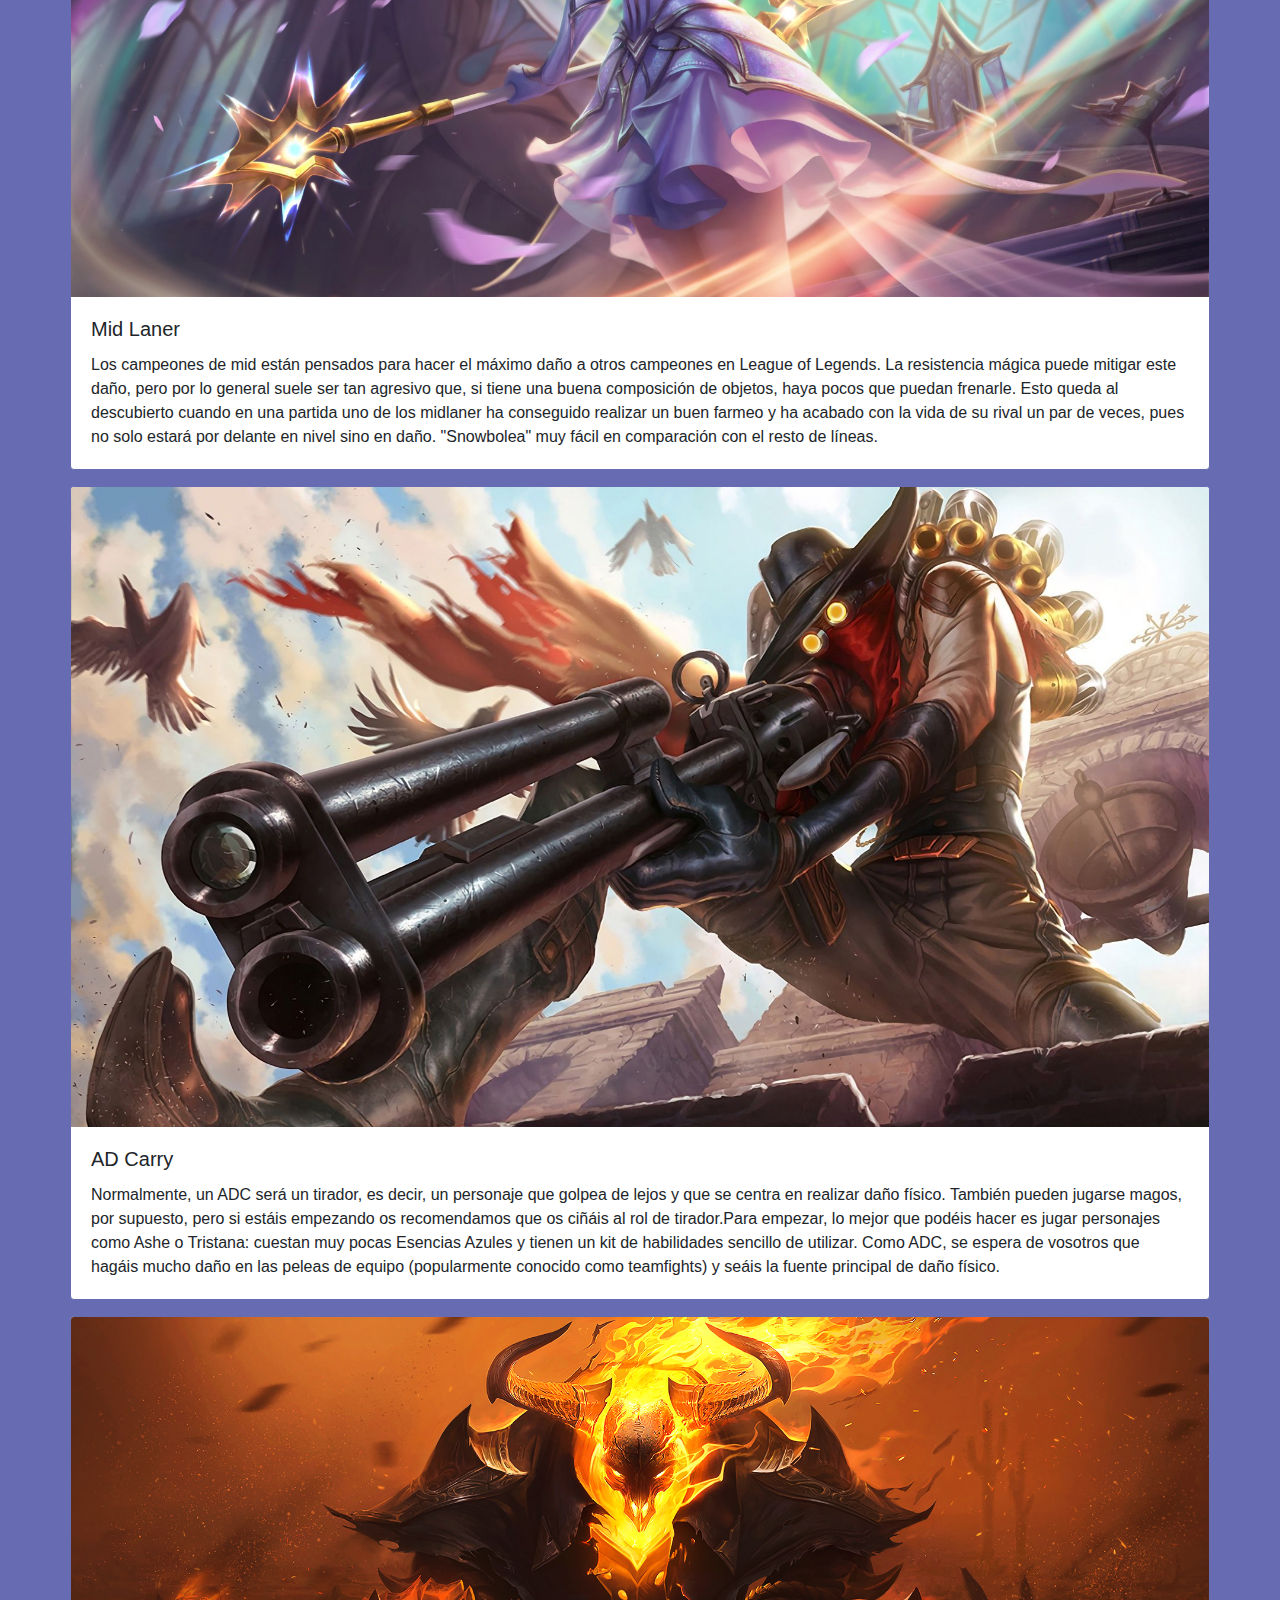
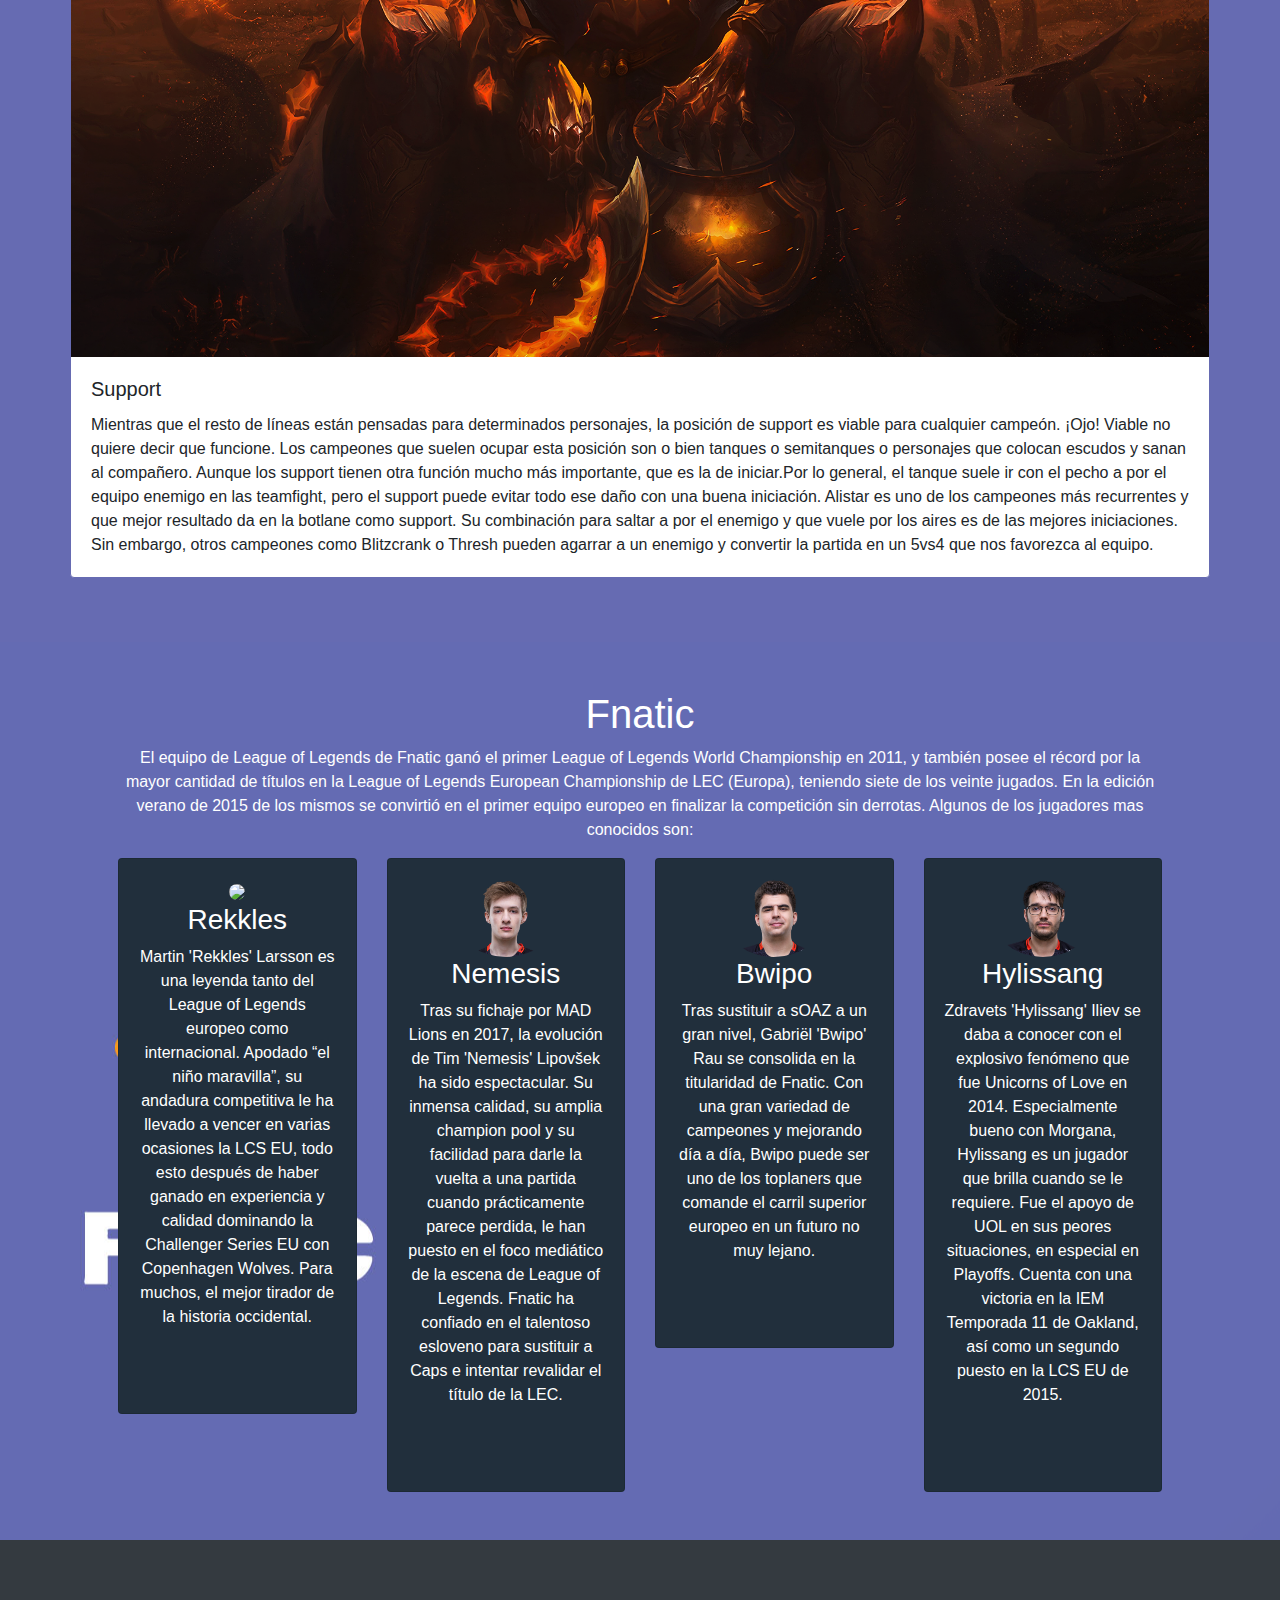
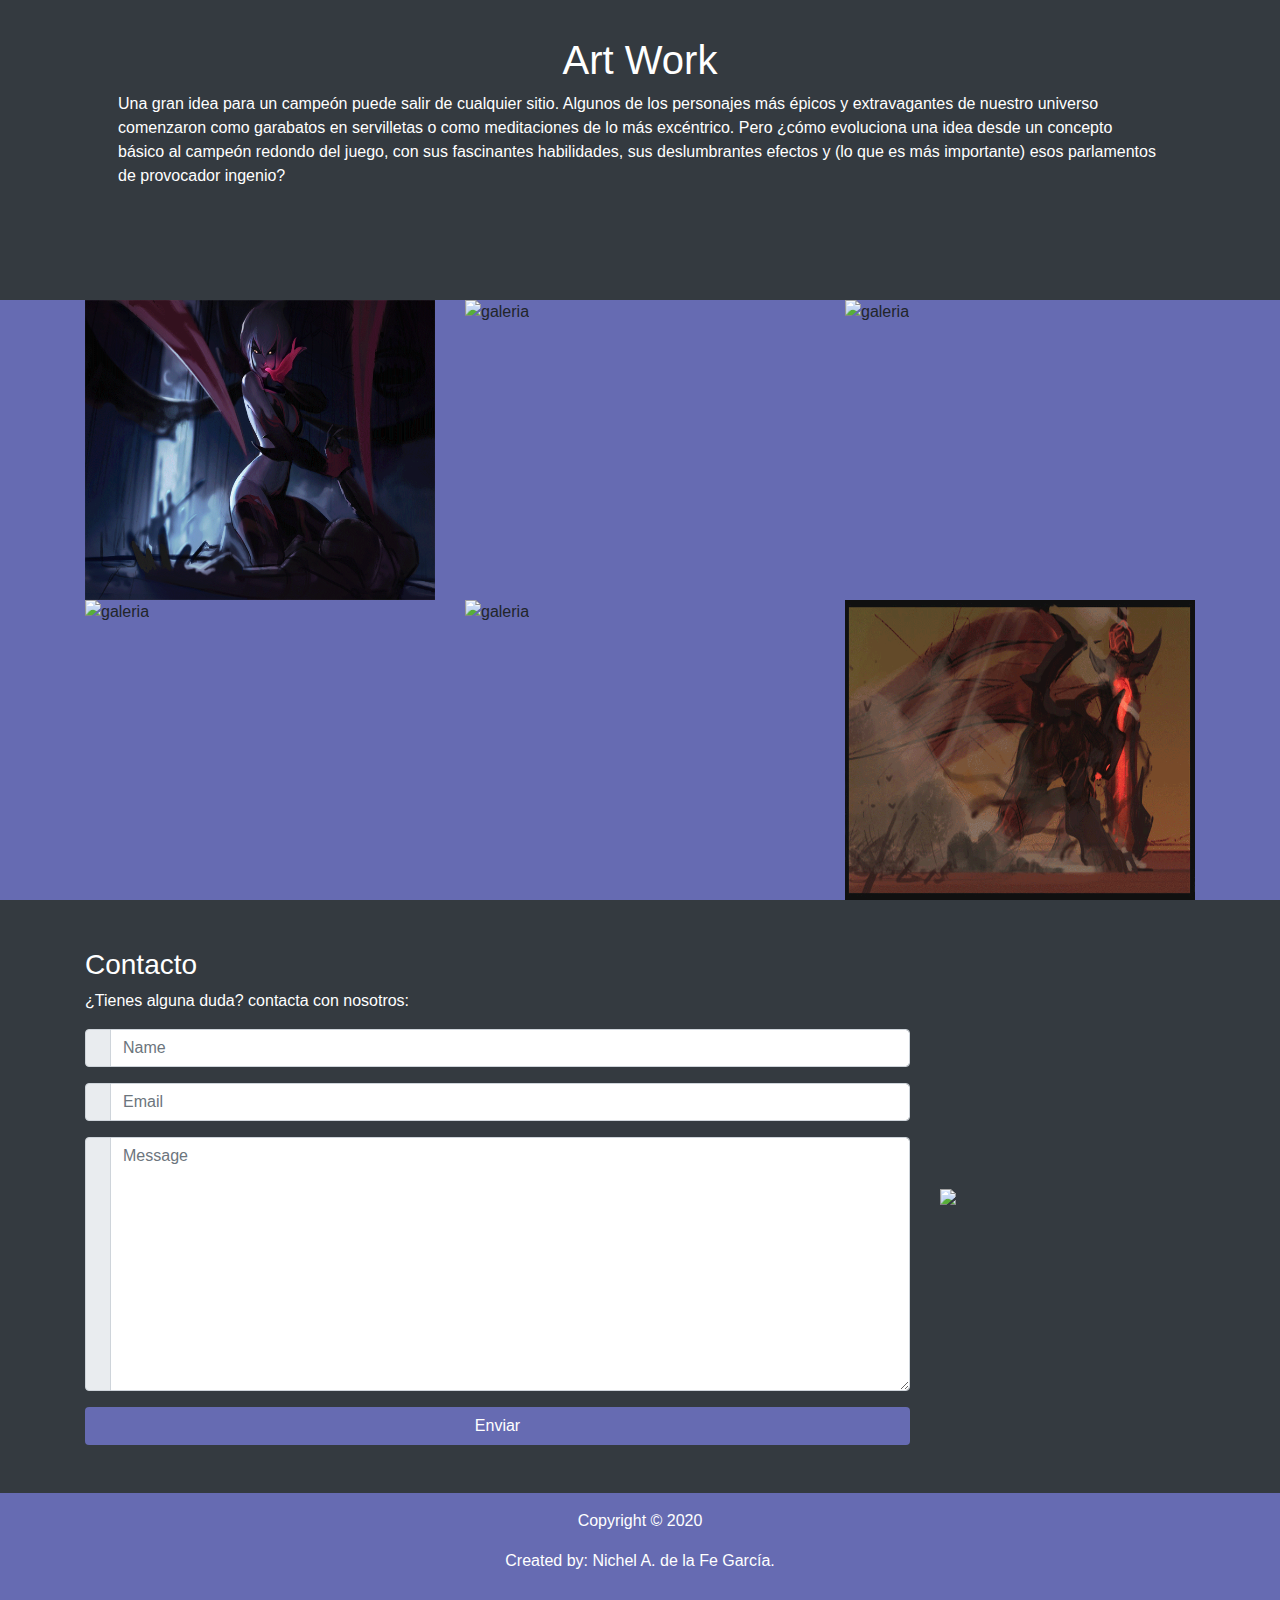
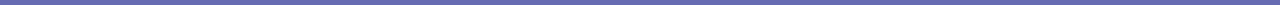
==== commit 8289fad3: "Update index.html" ====
--- a/index.html
+++ b/index.html
@@ -276,19 +276,19 @@
       <img src="img/eve.gif" alt="galeria" style="width:100%; height:300px">
       </div>
       <div class="col-lg-4 col-md-6 col-sm-12">
-        <img src="img/yori.gif" alt="galeria">
+        <img src="img/yori.gif" alt="galeria" style="width:100%; height:300px">
         </div>
         <div class="col-lg-4 col-md-6 col-sm-12">
-          <img src="img/irelia.gif" alt="galeria">
+          <img src="img/irelia.gif" alt="galeria" style="width:100%; height:300px">
           </div>
           <div class="col-lg-4 col-md-6 col-sm-12">
-            <img src="img/senna.gif" alt="galeria">
+            <img src="img/senna.gif" alt="galeria" style="width:100%; height:300px">
             </div>
             <div class="col-lg-4 col-md-6 col-sm-12">
-              <img src="img/pant.gif" alt="galeria">
+              <img src="img/pant.gif" alt="galeria" style="width:100%; height:300px">
               </div>
               <div class="col-lg-4 col-md-6 col-sm-12">
-                <img src="img/atrox.gif" alt="galeria">
+                <img src="img/atrox.gif" alt="galeria" style="width:100%; height:300px">
                 </div>
 
     </div>
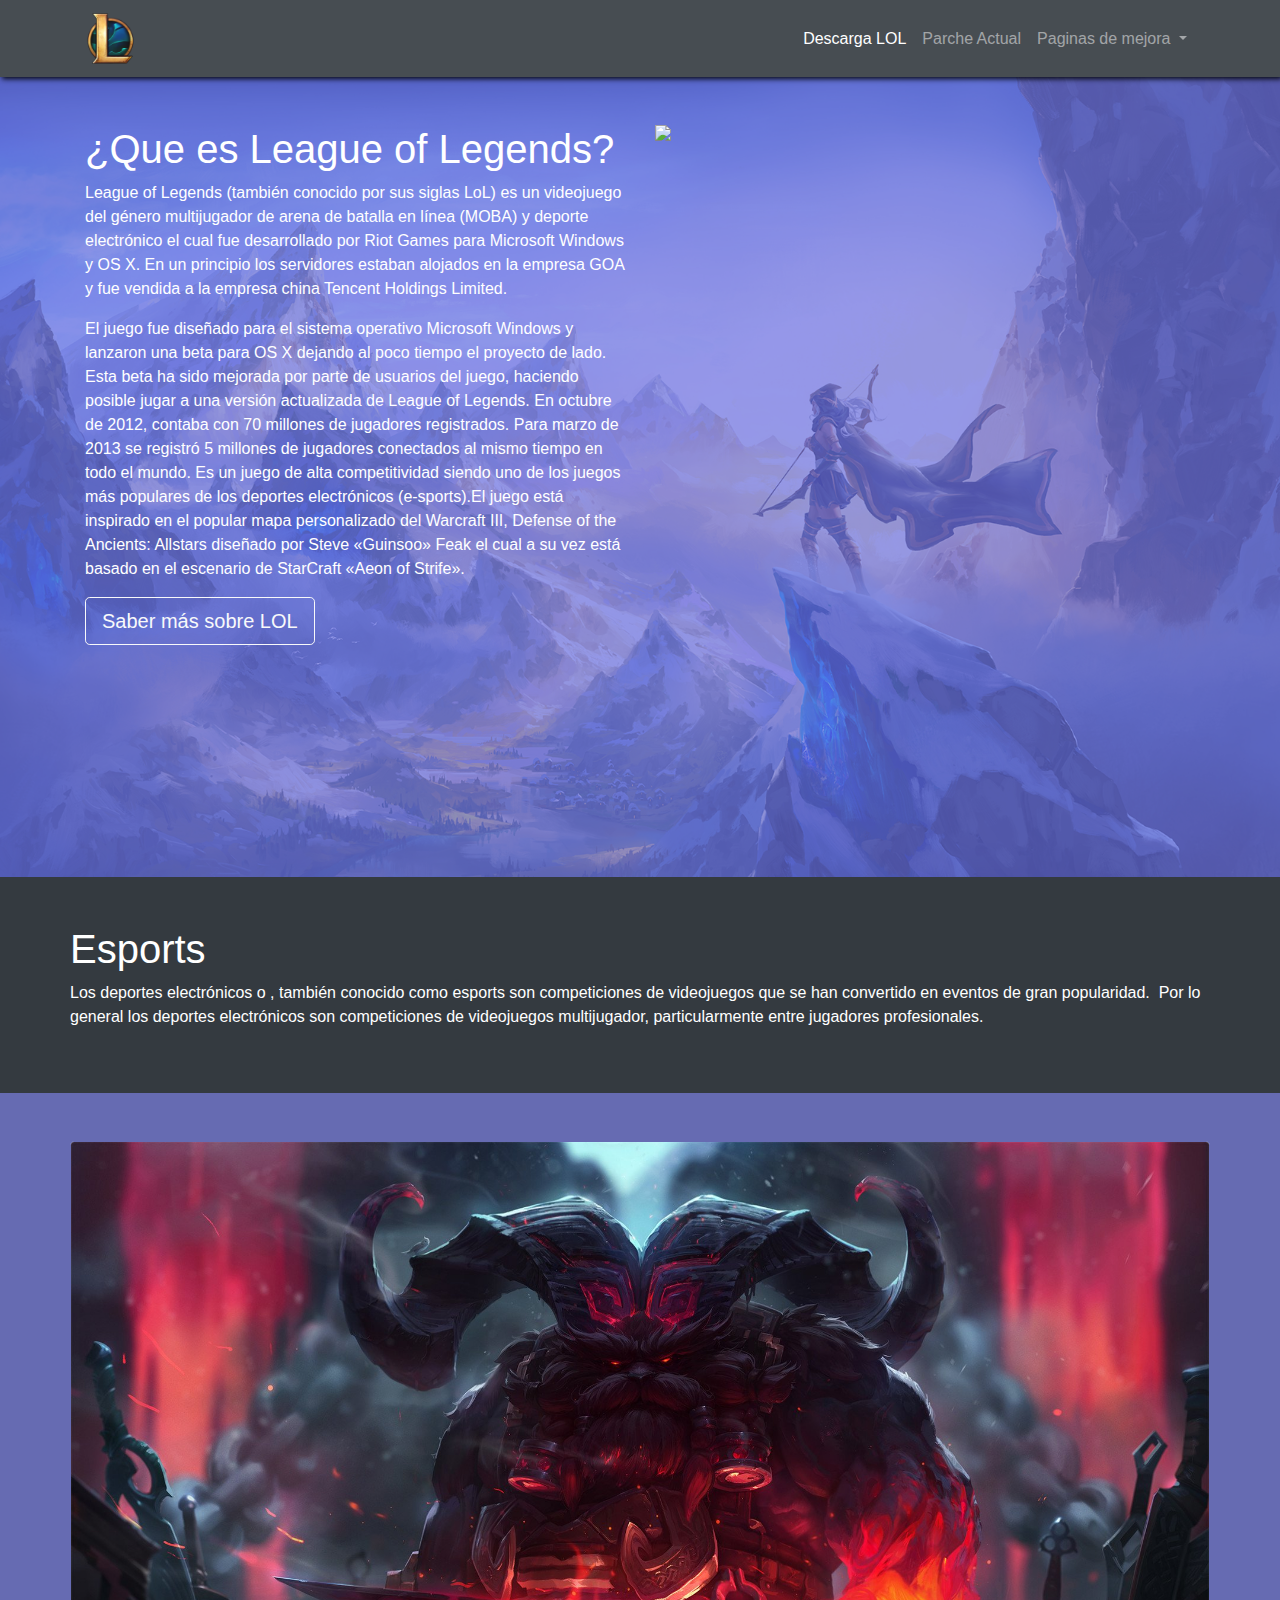
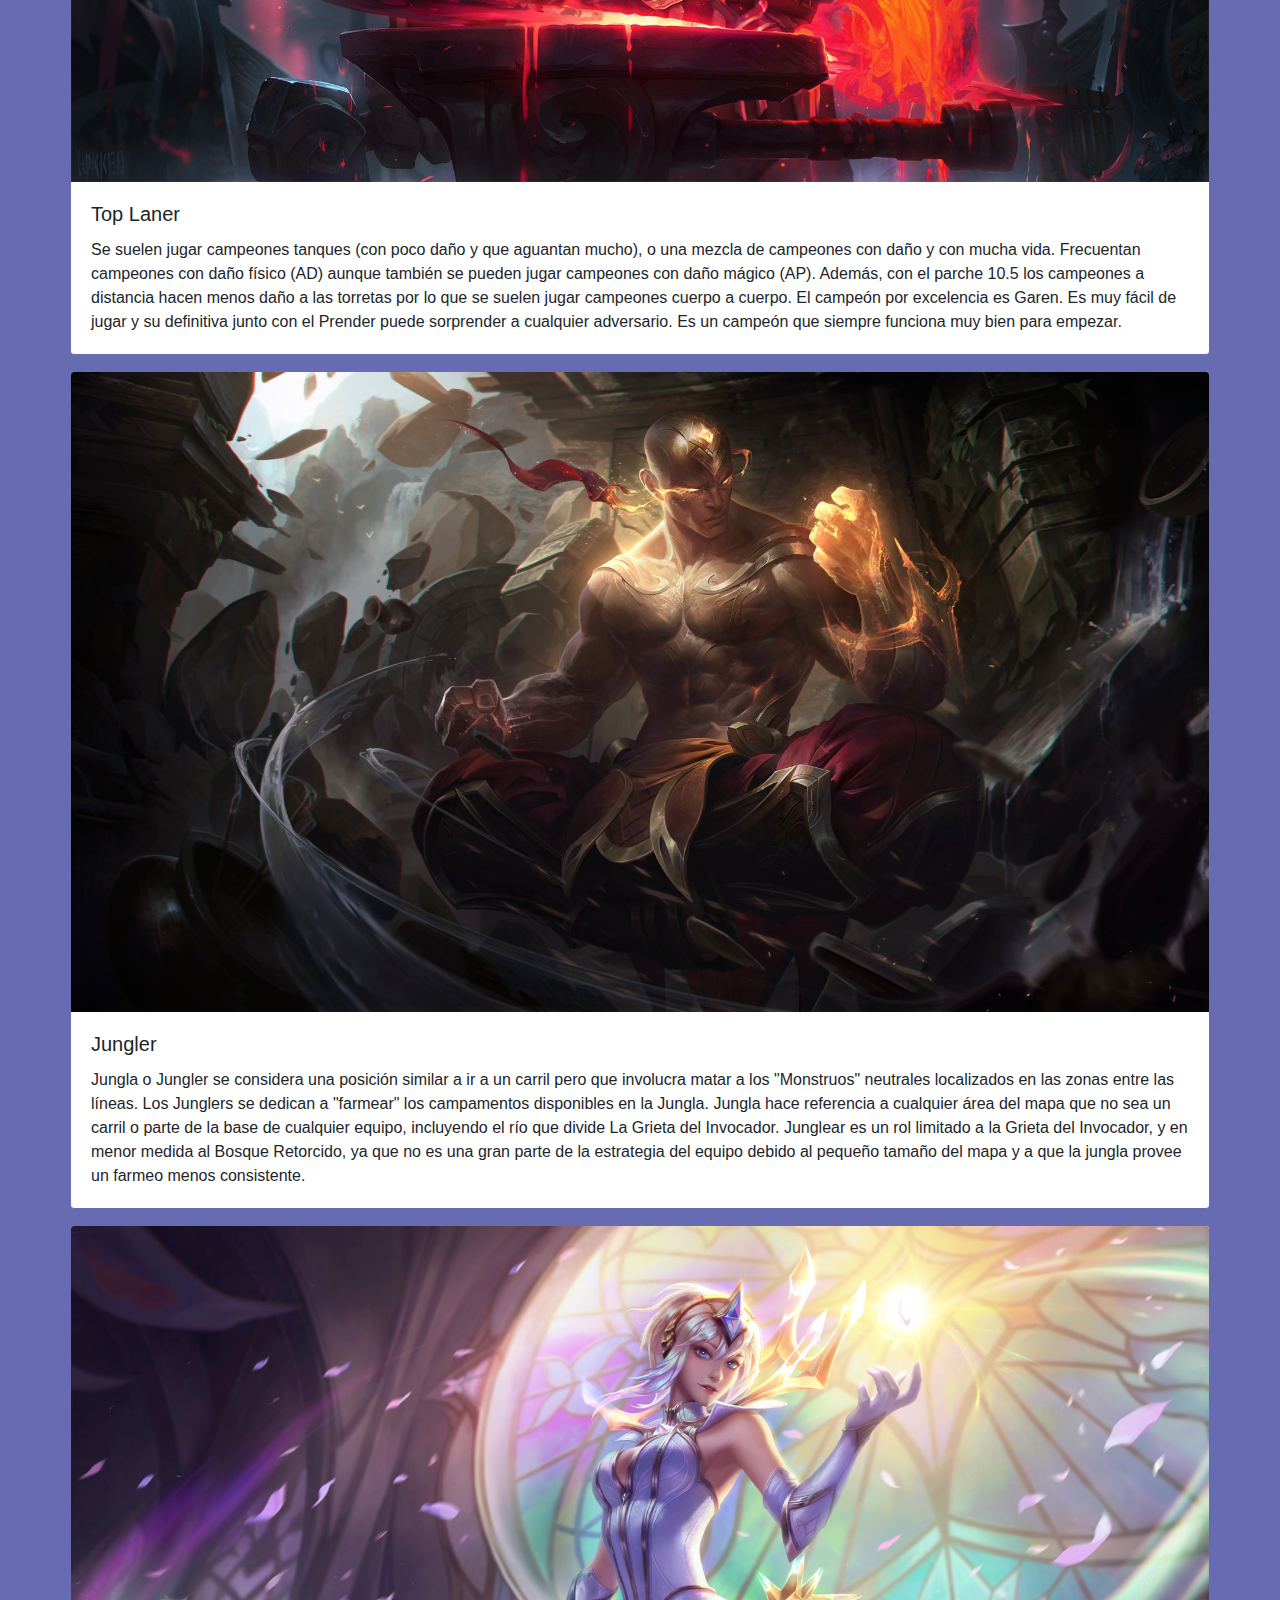
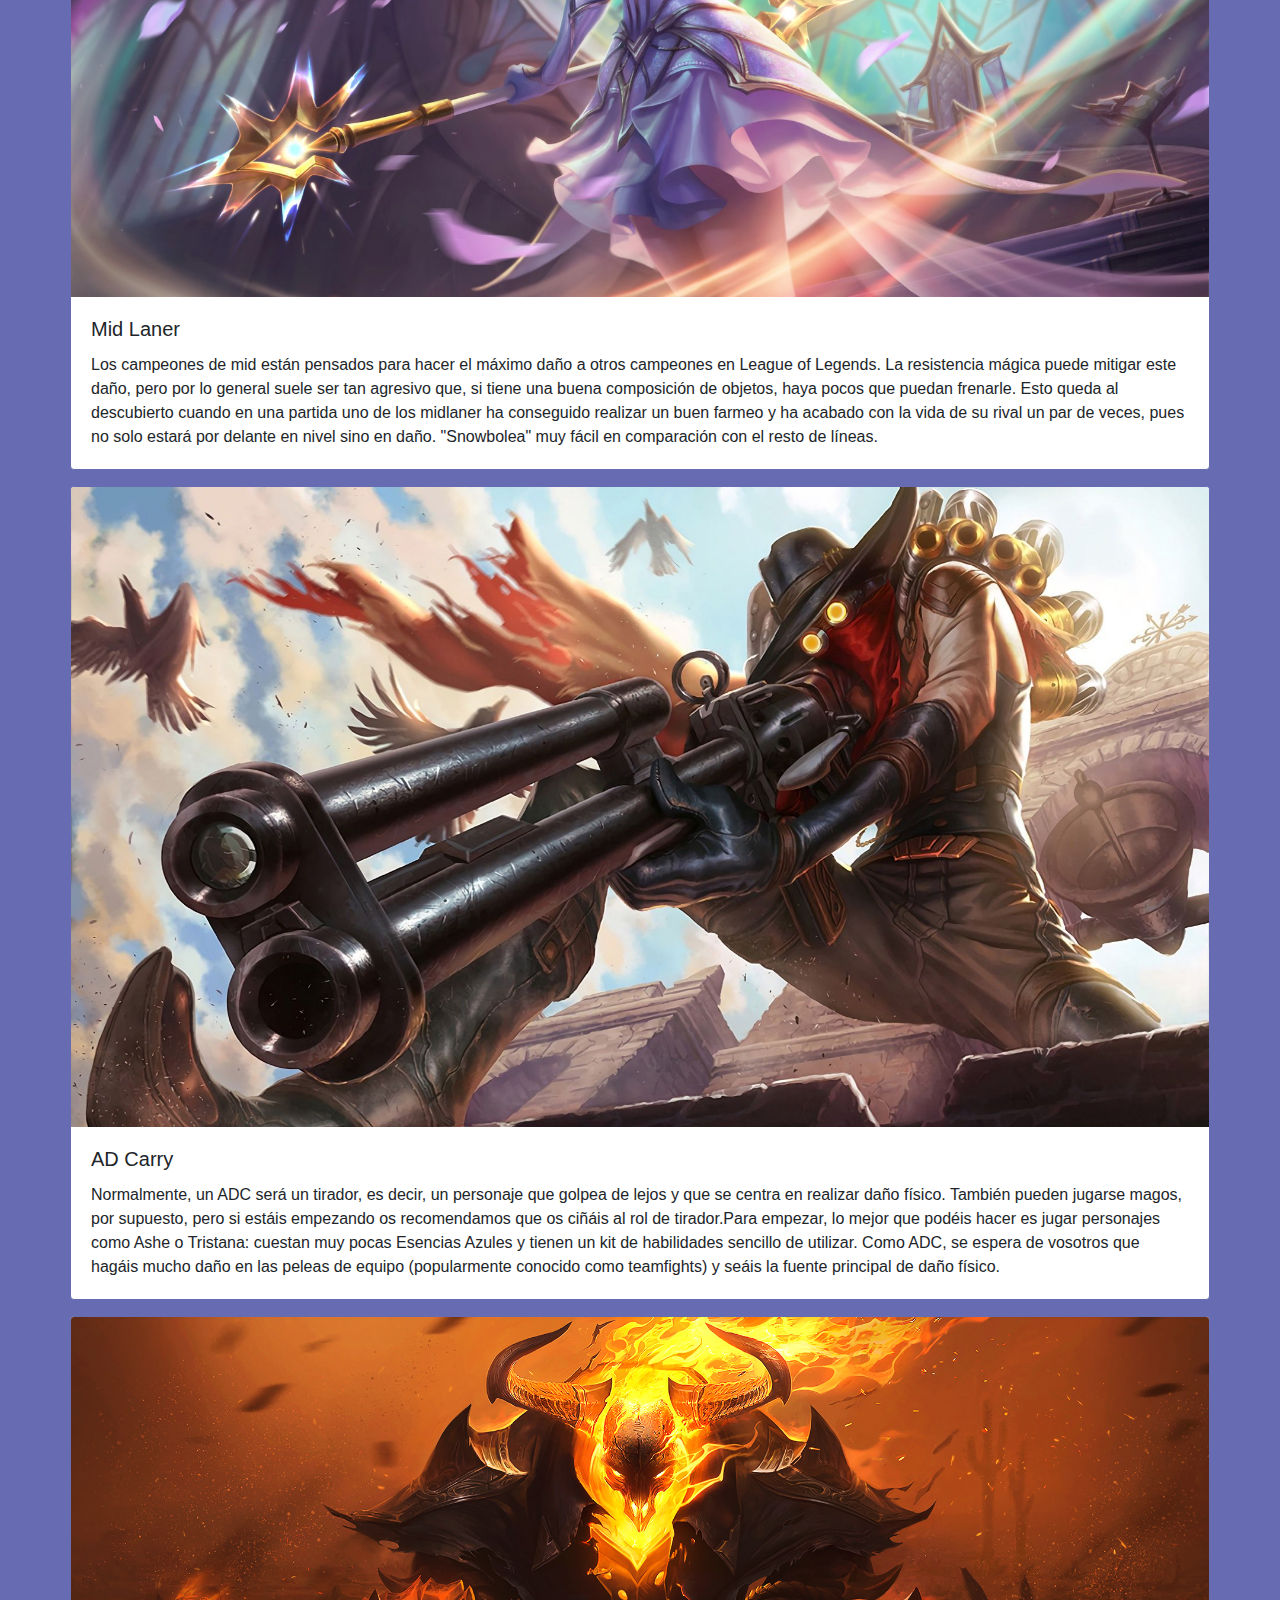
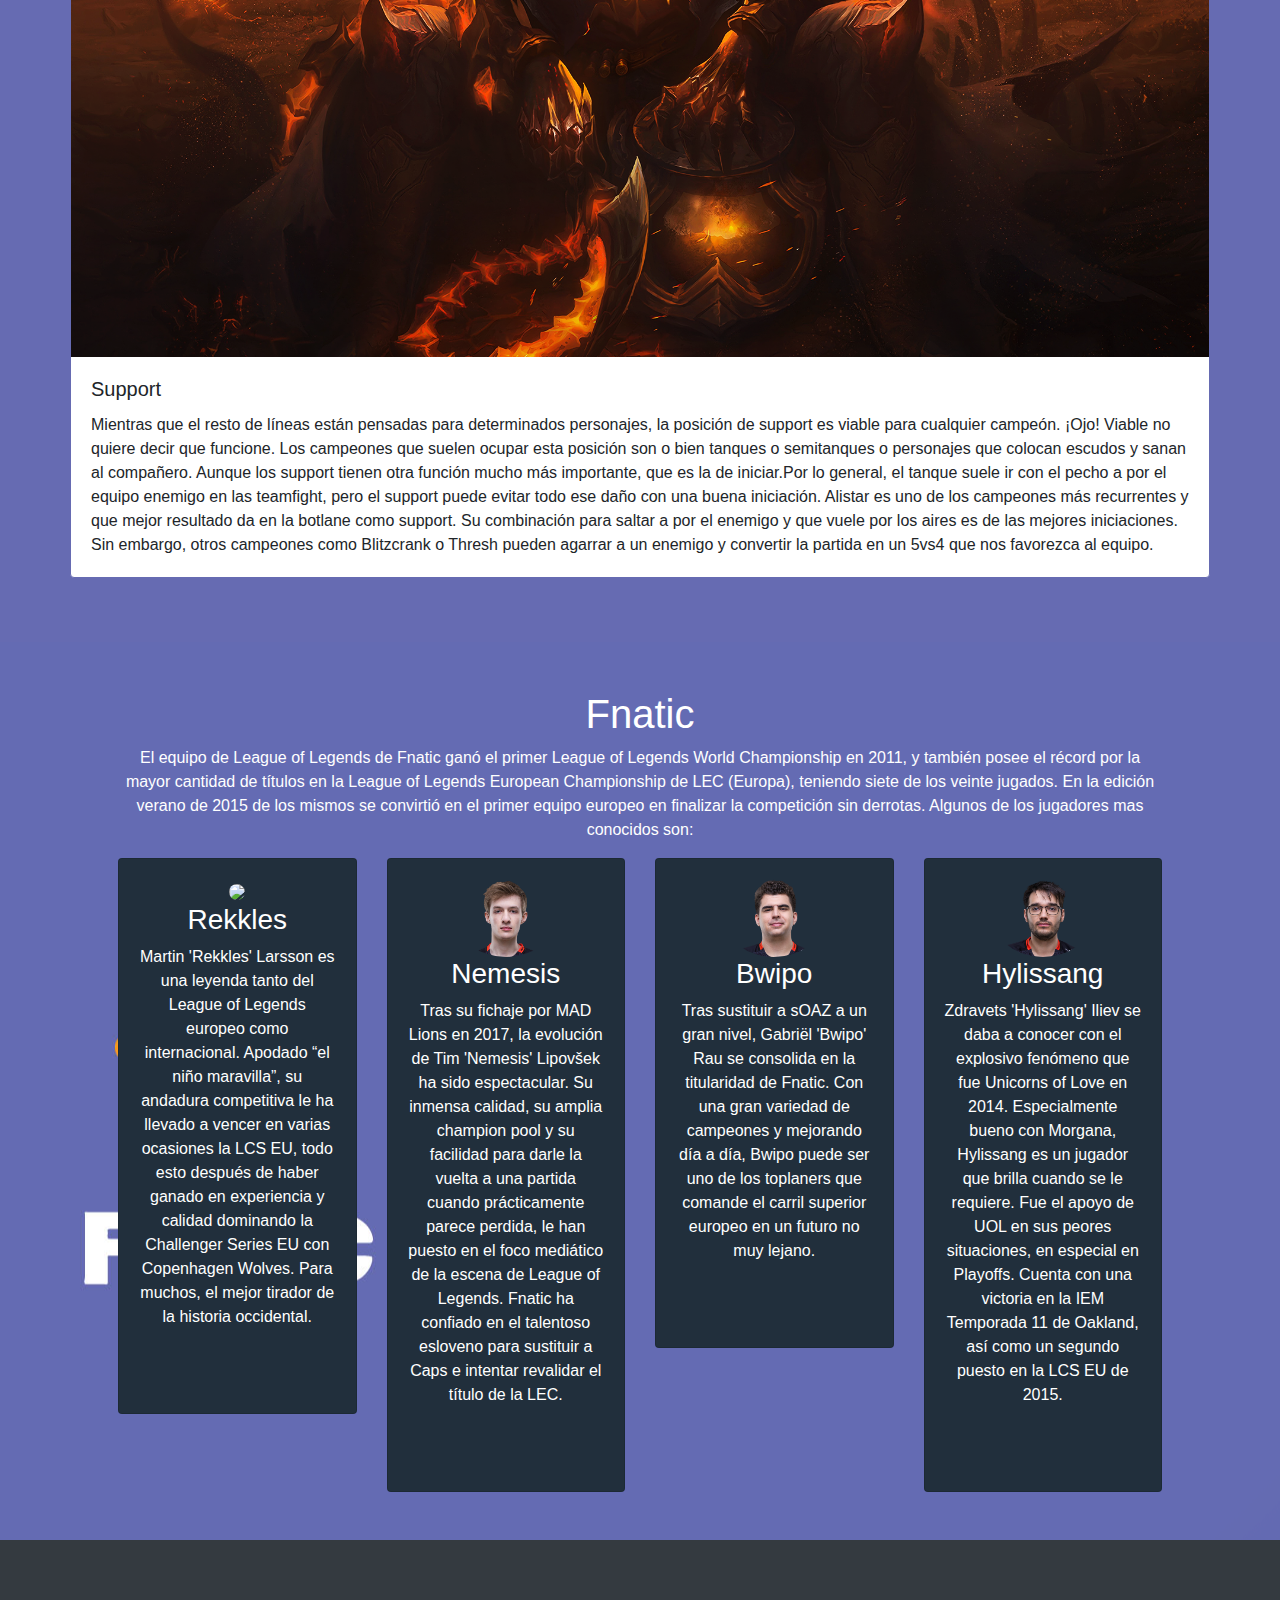
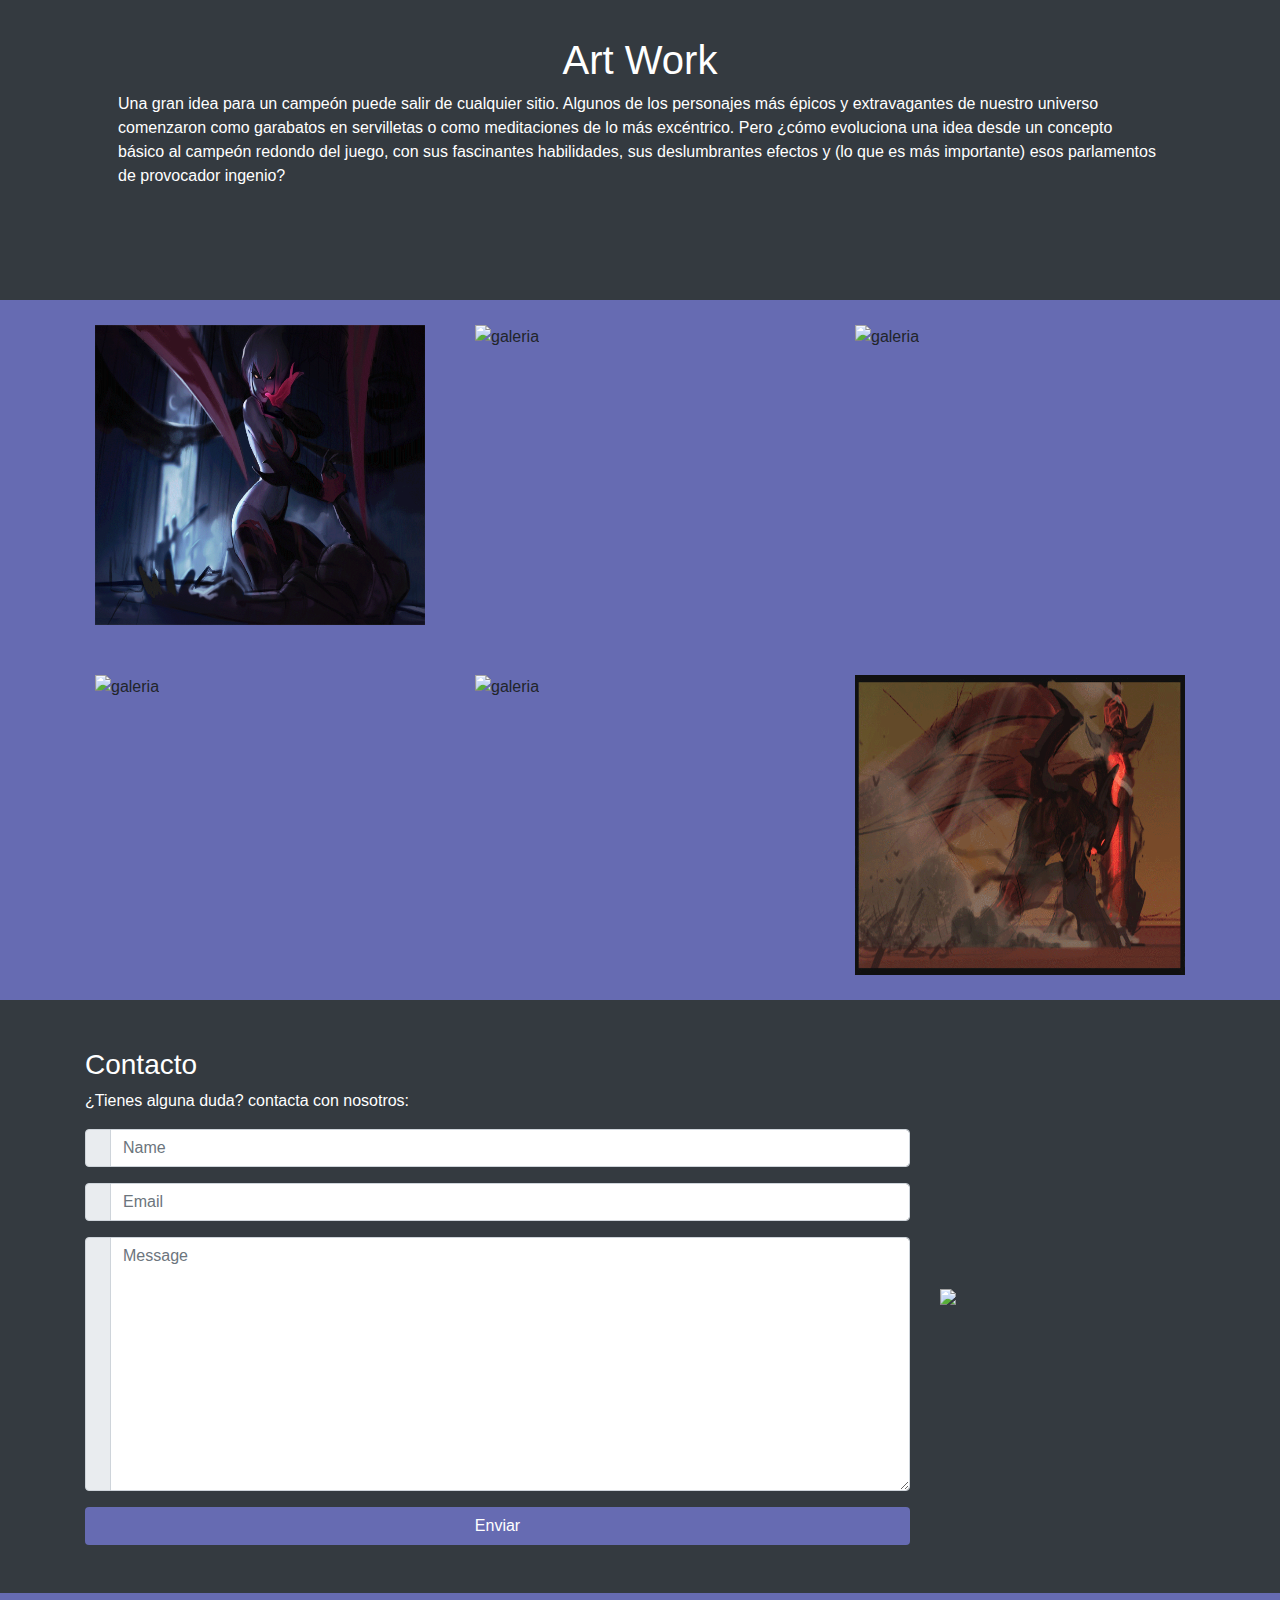
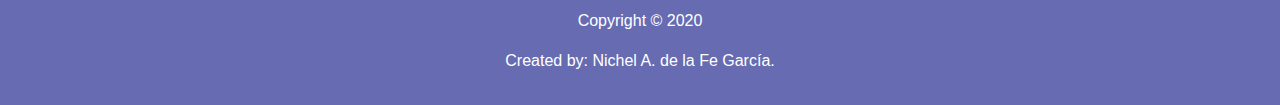
==== commit 83001f60: "Update index.html" ====
--- a/index.html
+++ b/index.html
@@ -272,22 +272,22 @@
 <div class="row" style="background-color: #666bb2">
 <section id="galeria" class="container" style="background-color:#666bb2">
   <div class="row">
-    <div class="col-lg-4 col-md-6 col-sm-12">
+    <div class="col-lg-4 col-md-6 col-sm-12" style="margin: 0 !important; padding:25px">
       <img src="img/eve.gif" alt="galeria" style="width:100%; height:300px">
       </div>
-      <div class="col-lg-4 col-md-6 col-sm-12">
+      <div class="col-lg-4 col-md-6 col-sm-12" style="margin: 0 !important; padding:25px">
         <img src="img/yori.gif" alt="galeria" style="width:100%; height:300px">
         </div>
-        <div class="col-lg-4 col-md-6 col-sm-12">
+        <div class="col-lg-4 col-md-6 col-sm-12" style="margin: 0 !important; padding:25px" >
           <img src="img/irelia.gif" alt="galeria" style="width:100%; height:300px">
           </div>
-          <div class="col-lg-4 col-md-6 col-sm-12">
+          <div class="col-lg-4 col-md-6 col-sm-12" style="margin: 0 !important; padding:25px">
             <img src="img/senna.gif" alt="galeria" style="width:100%; height:300px">
             </div>
-            <div class="col-lg-4 col-md-6 col-sm-12">
+            <div class="col-lg-4 col-md-6 col-sm-12" style="margin: 0 !important; padding:25px">
               <img src="img/pant.gif" alt="galeria" style="width:100%; height:300px">
               </div>
-              <div class="col-lg-4 col-md-6 col-sm-12">
+              <div class="col-lg-4 col-md-6 col-sm-12" style="margin: 0 !important; padding:25px">
                 <img src="img/atrox.gif" alt="galeria" style="width:100%; height:300px">
                 </div>
 
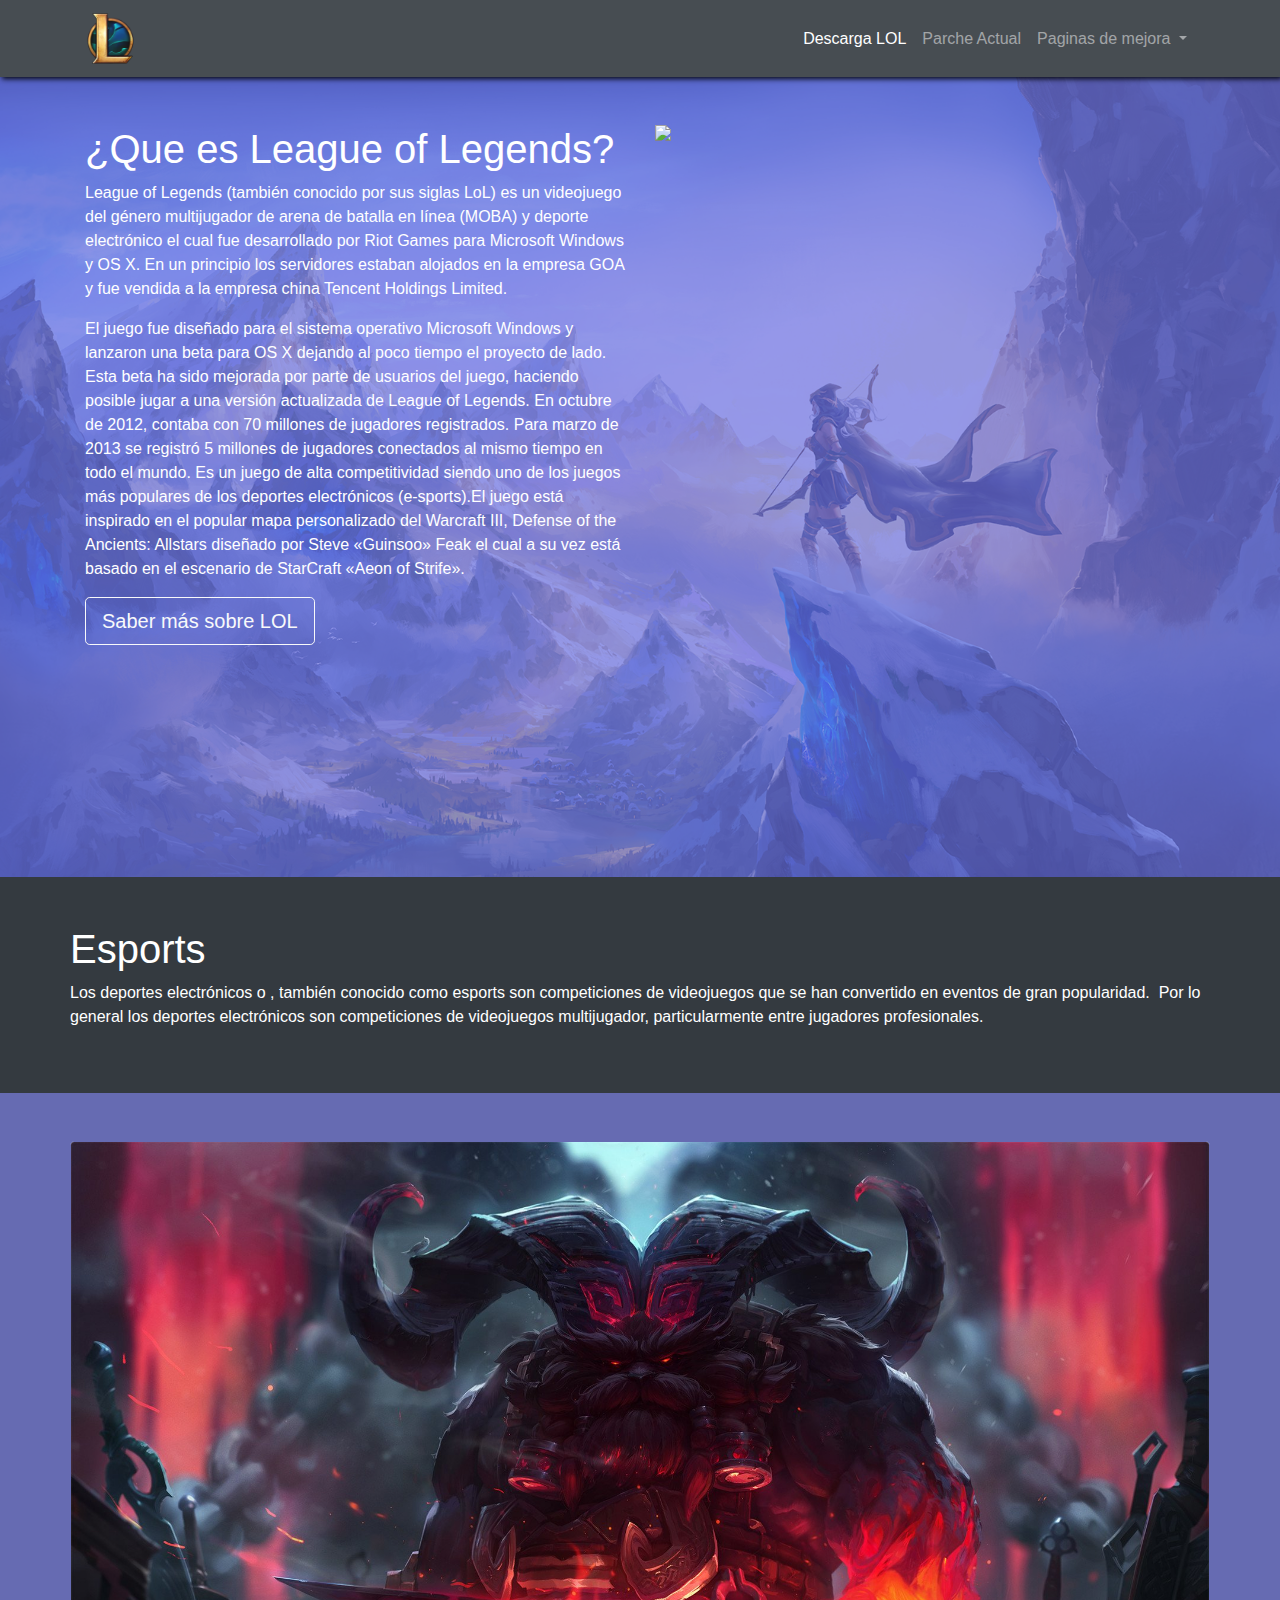
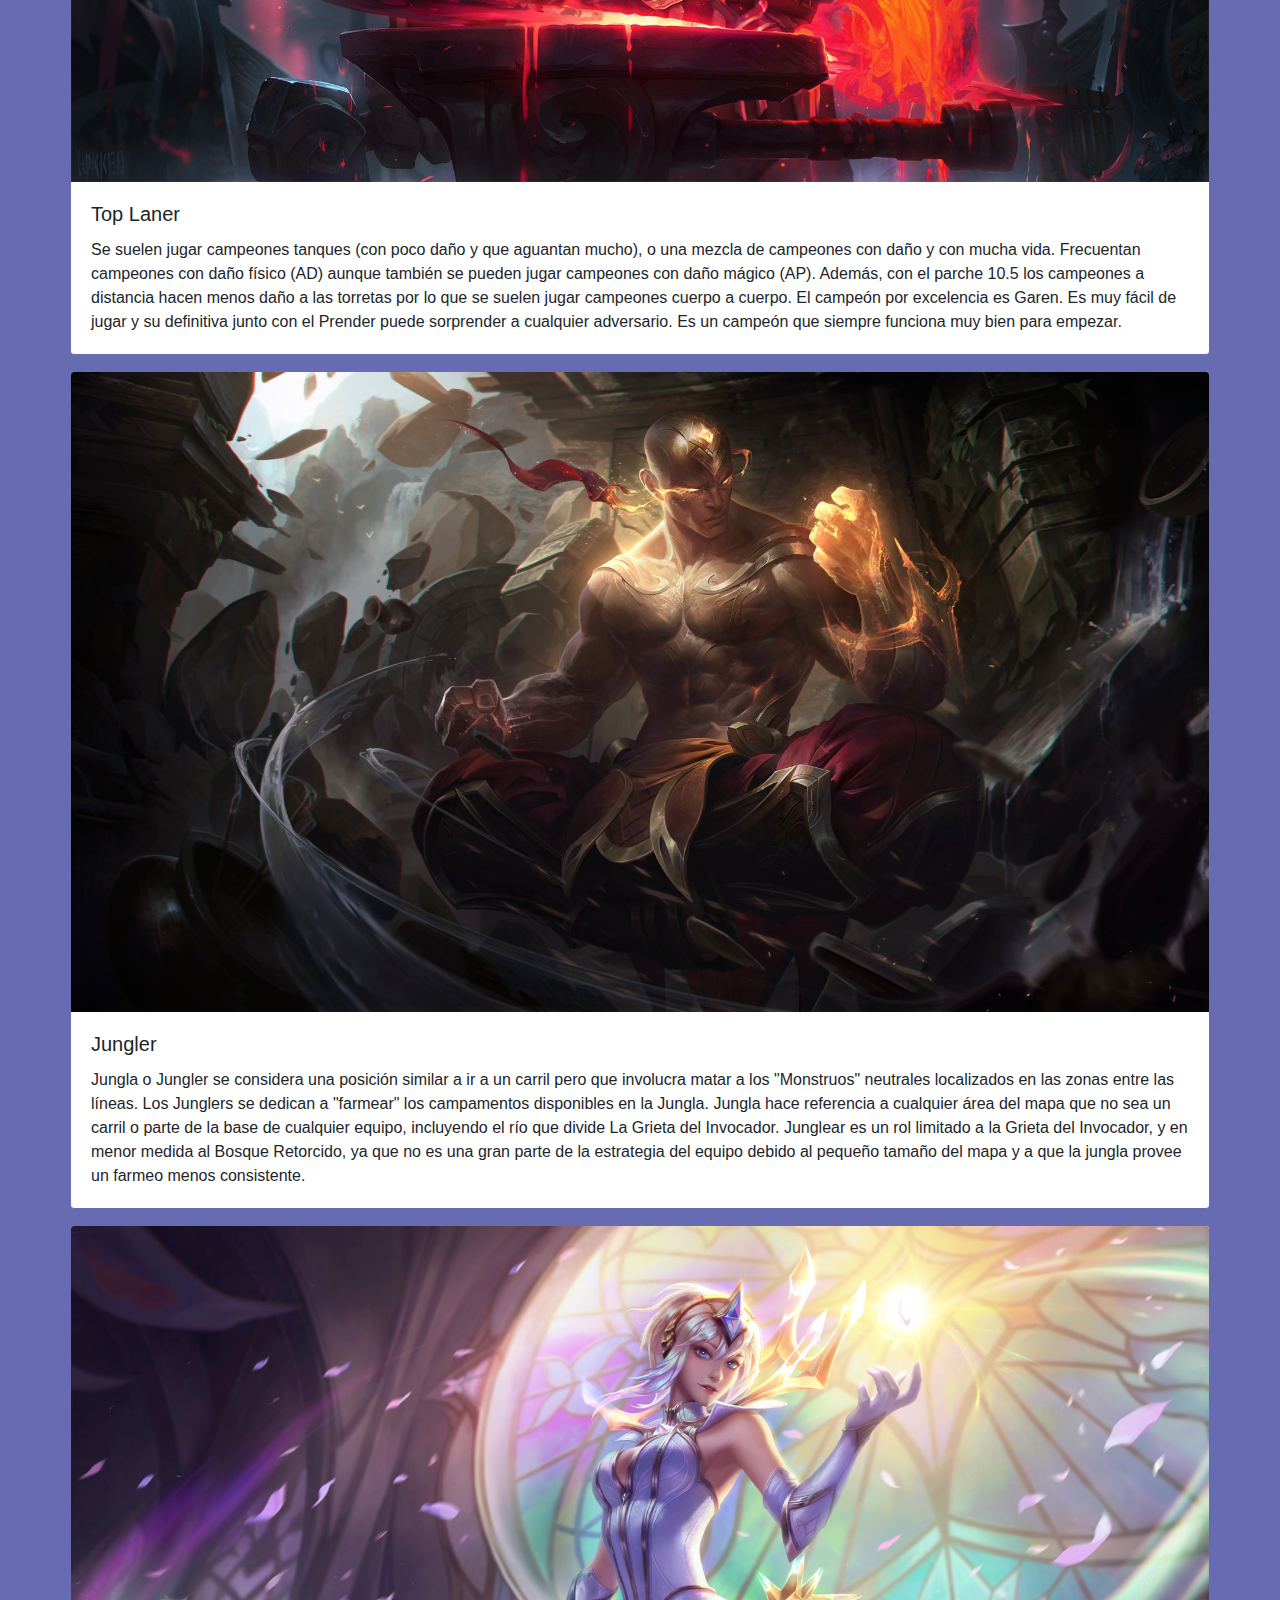
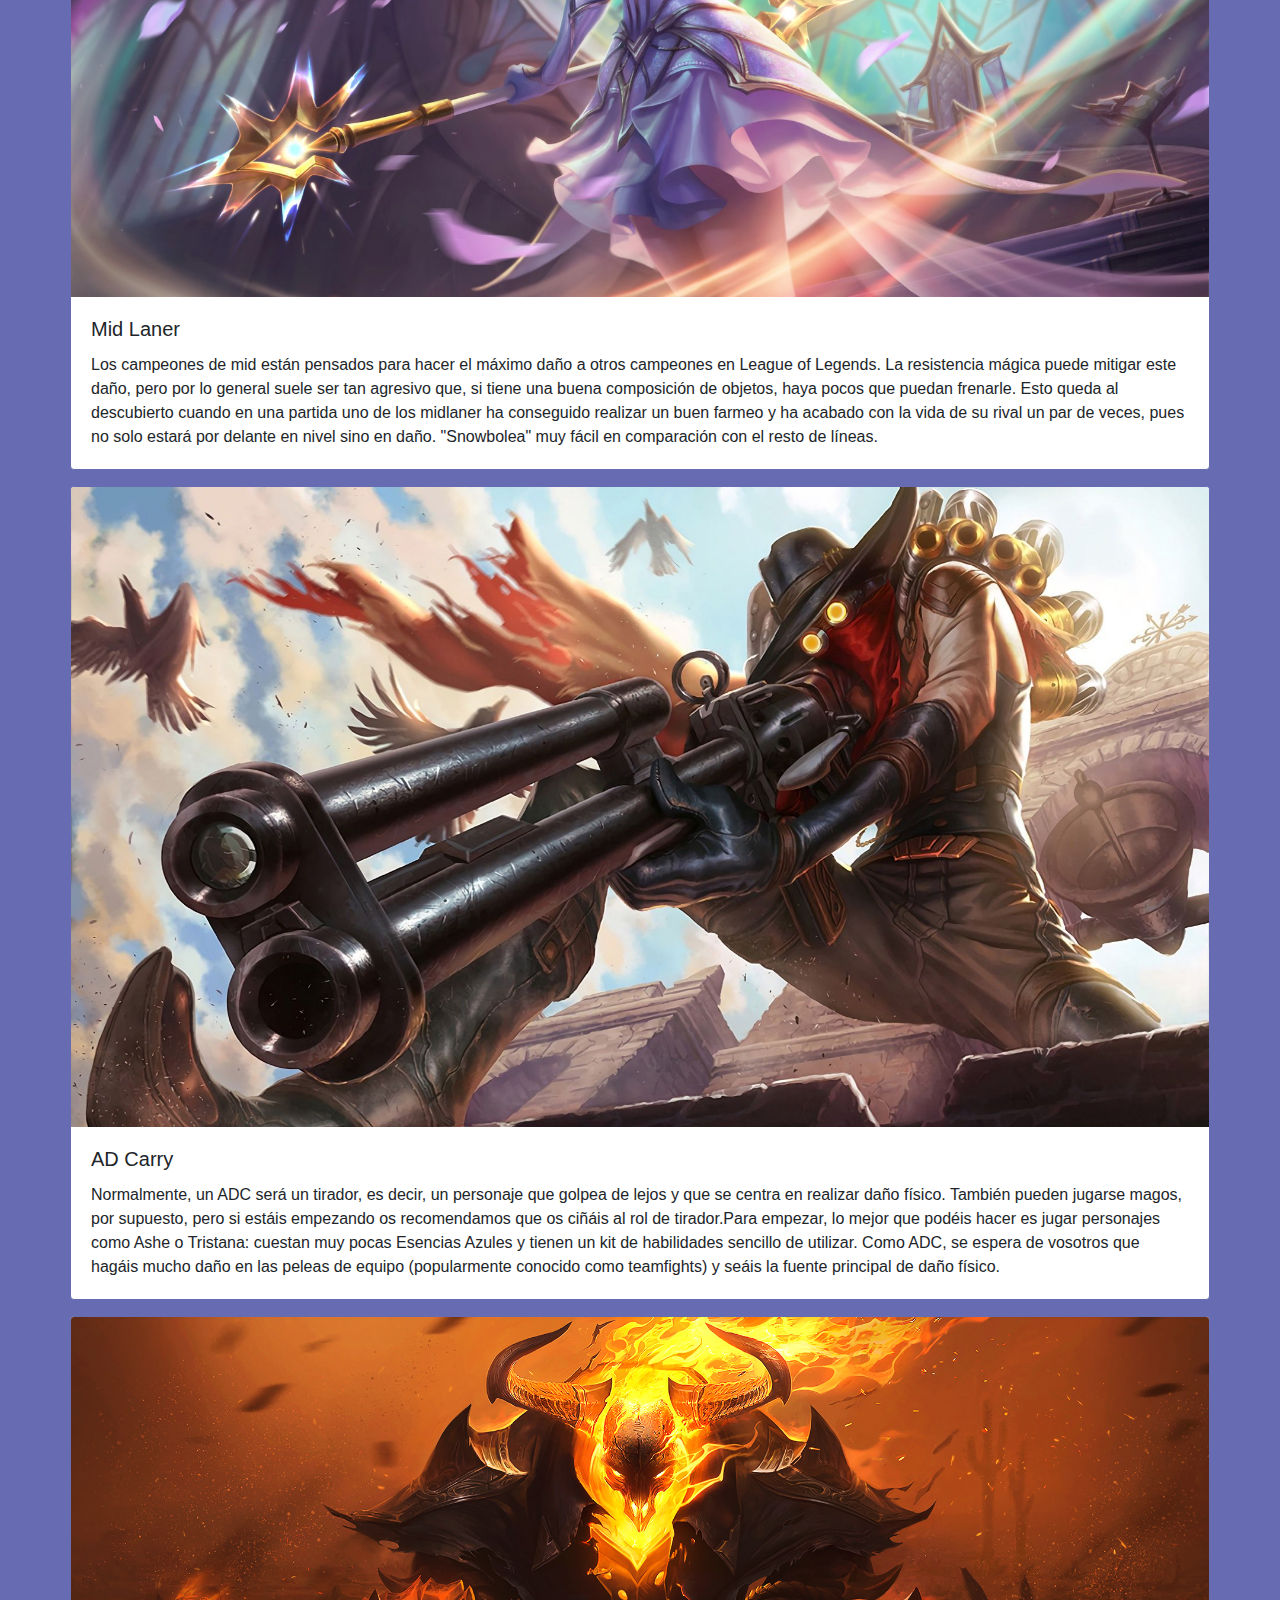
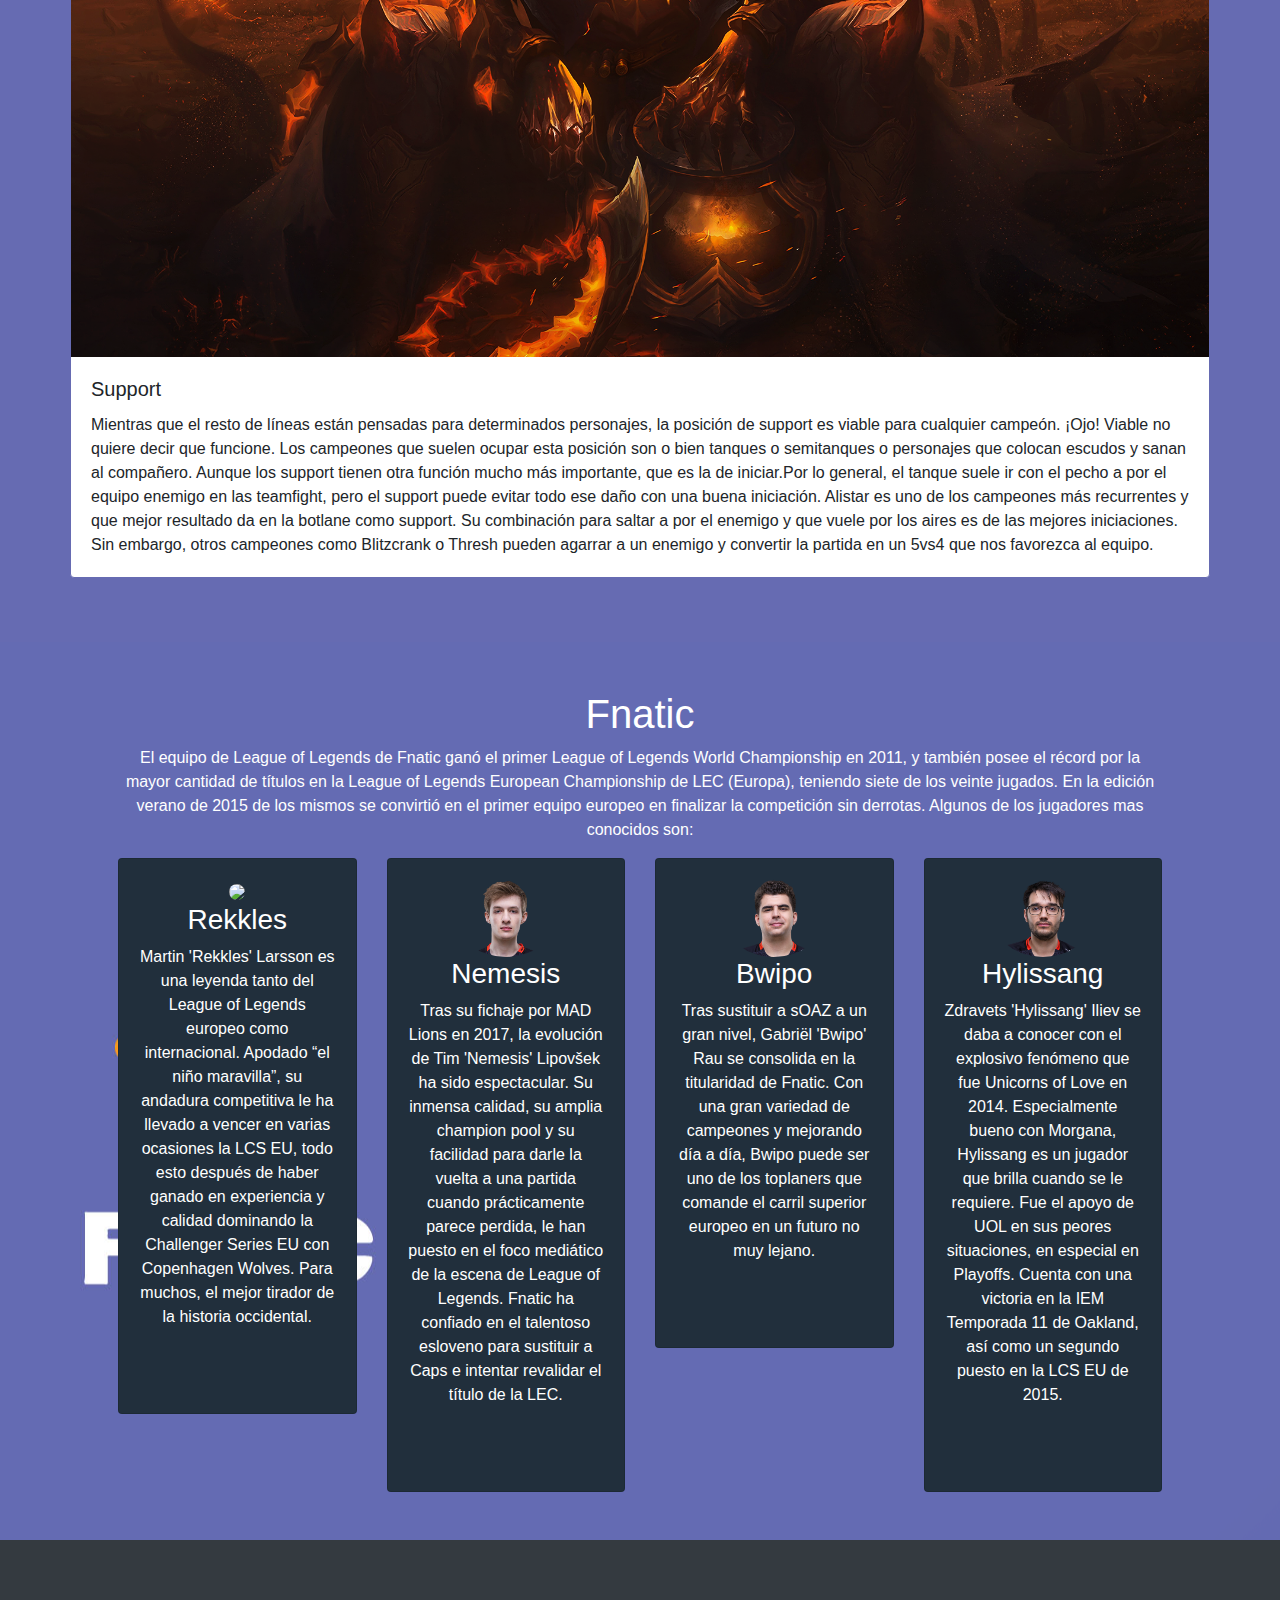
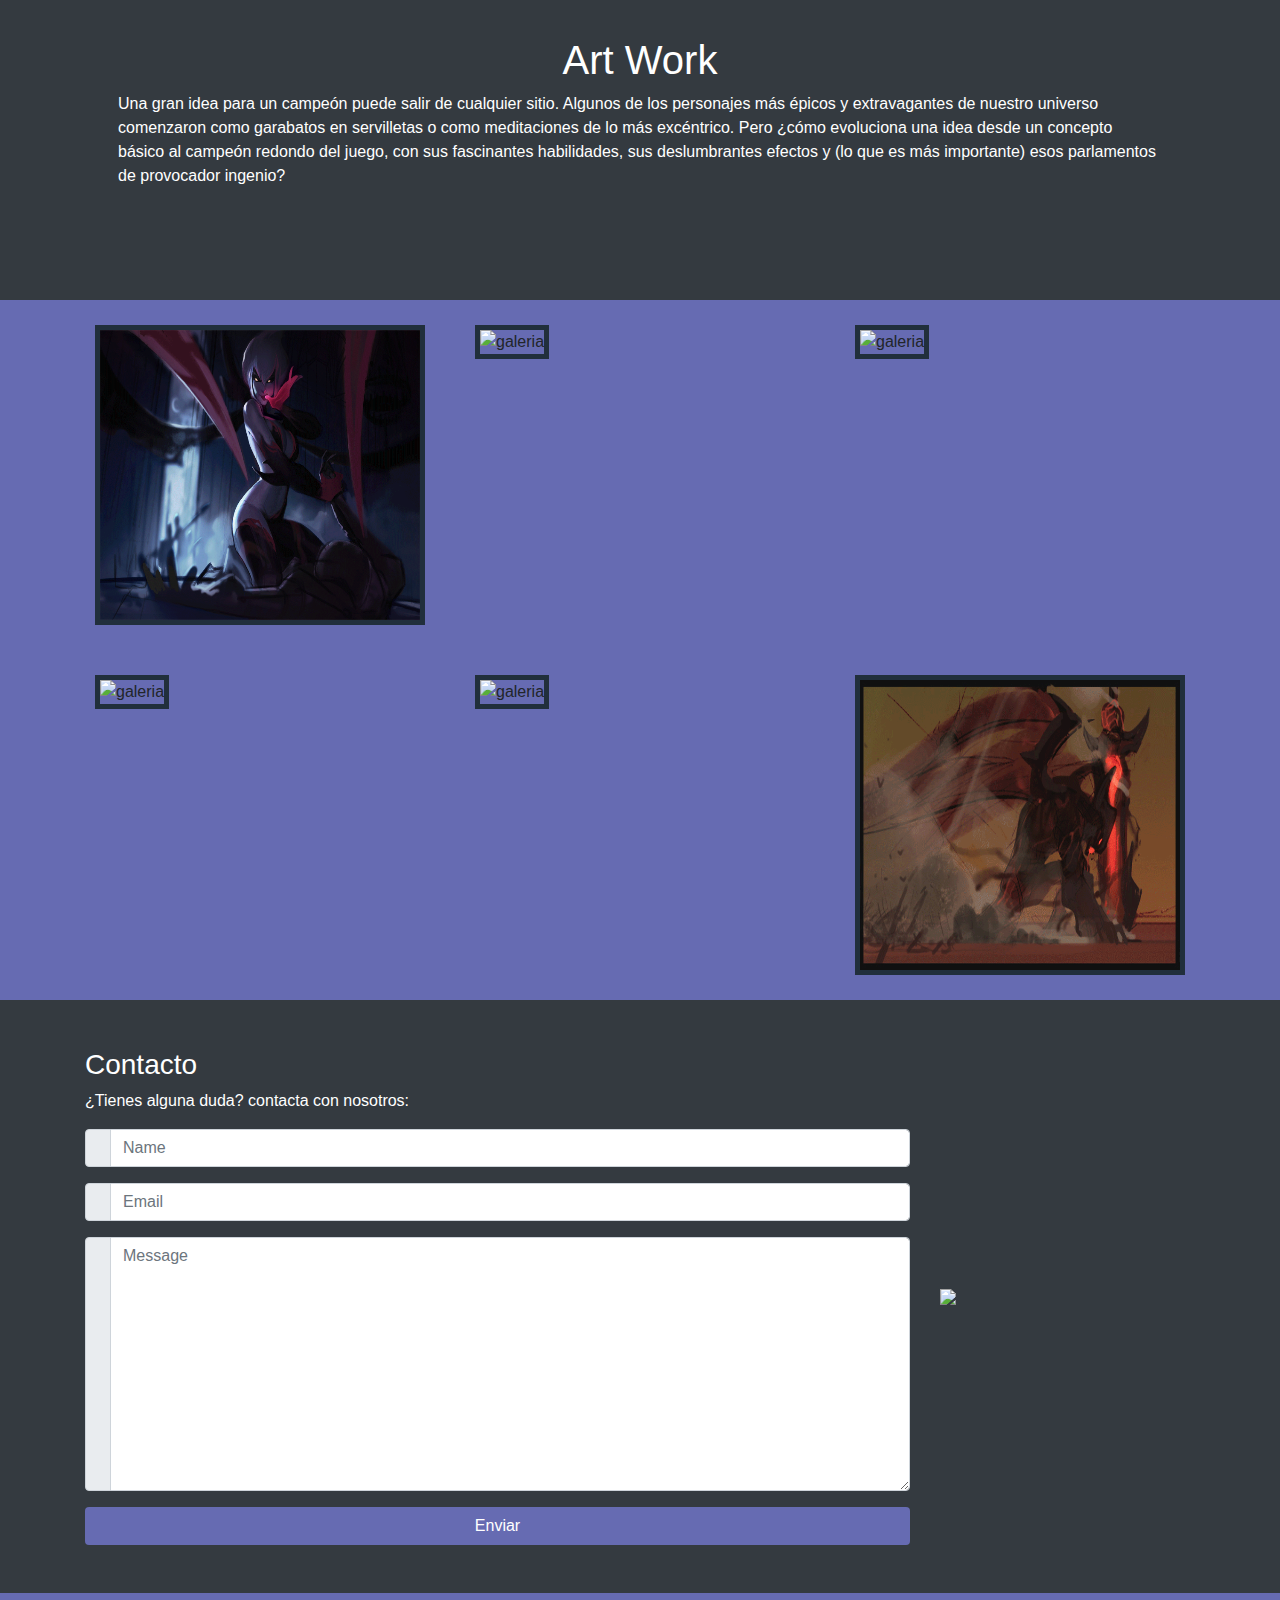
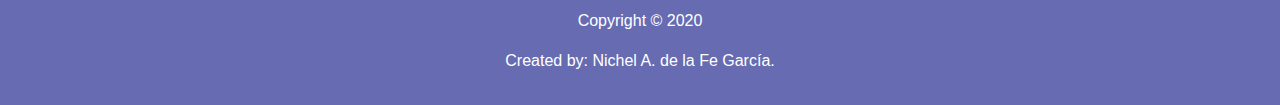
==== commit c4e7f3bf: "Update index.html" ====
--- a/index.html
+++ b/index.html
@@ -273,22 +273,22 @@
 <section id="galeria" class="container" style="background-color:#666bb2">
   <div class="row">
     <div class="col-lg-4 col-md-6 col-sm-12" style="margin: 0 !important; padding:25px">
-      <img src="img/eve.gif" alt="galeria" style="width:100%; height:300px">
+      <img src="img/eve.gif" alt="galeria" style="width:100%; height:300px ;border:5px solid #212f3c">
       </div>
       <div class="col-lg-4 col-md-6 col-sm-12" style="margin: 0 !important; padding:25px">
-        <img src="img/yori.gif" alt="galeria" style="width:100%; height:300px">
+        <img src="img/yori.gif" alt="galeria" style="width:100%; height:300px ;border:5px solid #212f3c">
         </div>
         <div class="col-lg-4 col-md-6 col-sm-12" style="margin: 0 !important; padding:25px" >
-          <img src="img/irelia.gif" alt="galeria" style="width:100%; height:300px">
+          <img src="img/irelia.gif" alt="galeria" style="width:100%; height:300px ;border:5px solid #212f3c">
           </div>
           <div class="col-lg-4 col-md-6 col-sm-12" style="margin: 0 !important; padding:25px">
-            <img src="img/senna.gif" alt="galeria" style="width:100%; height:300px">
+            <img src="img/senna.gif" alt="galeria" style="width:100%; height:300px ;border:5px solid #212f3c">
             </div>
             <div class="col-lg-4 col-md-6 col-sm-12" style="margin: 0 !important; padding:25px">
-              <img src="img/pant.gif" alt="galeria" style="width:100%; height:300px">
+              <img src="img/pant.gif" alt="galeria" style="width:100%; height:300px ;border:5px solid #212f3c">
               </div>
               <div class="col-lg-4 col-md-6 col-sm-12" style="margin: 0 !important; padding:25px">
-                <img src="img/atrox.gif" alt="galeria" style="width:100%; height:300px">
+                <img src="img/atrox.gif" alt="galeria" style="width:100%; height:300px ;border:5px solid #212f3c">
                 </div>
 
     </div>
